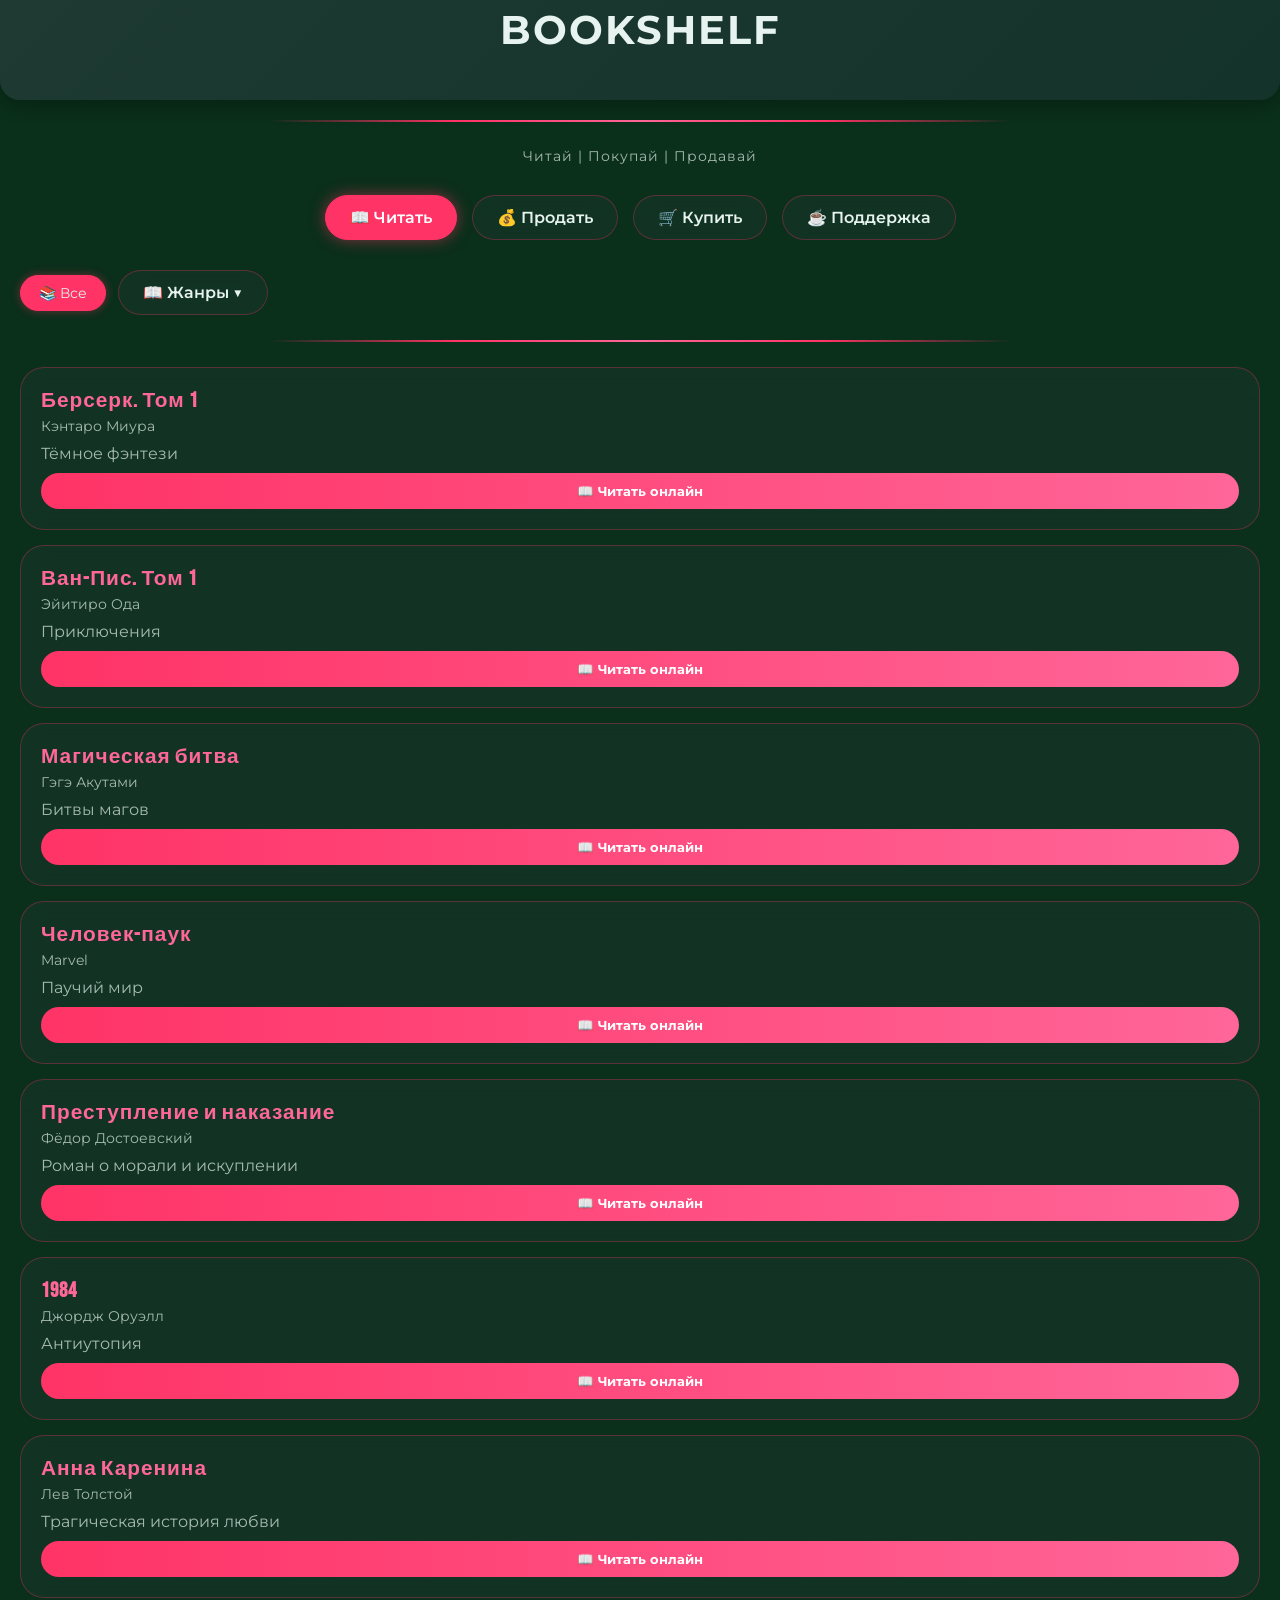
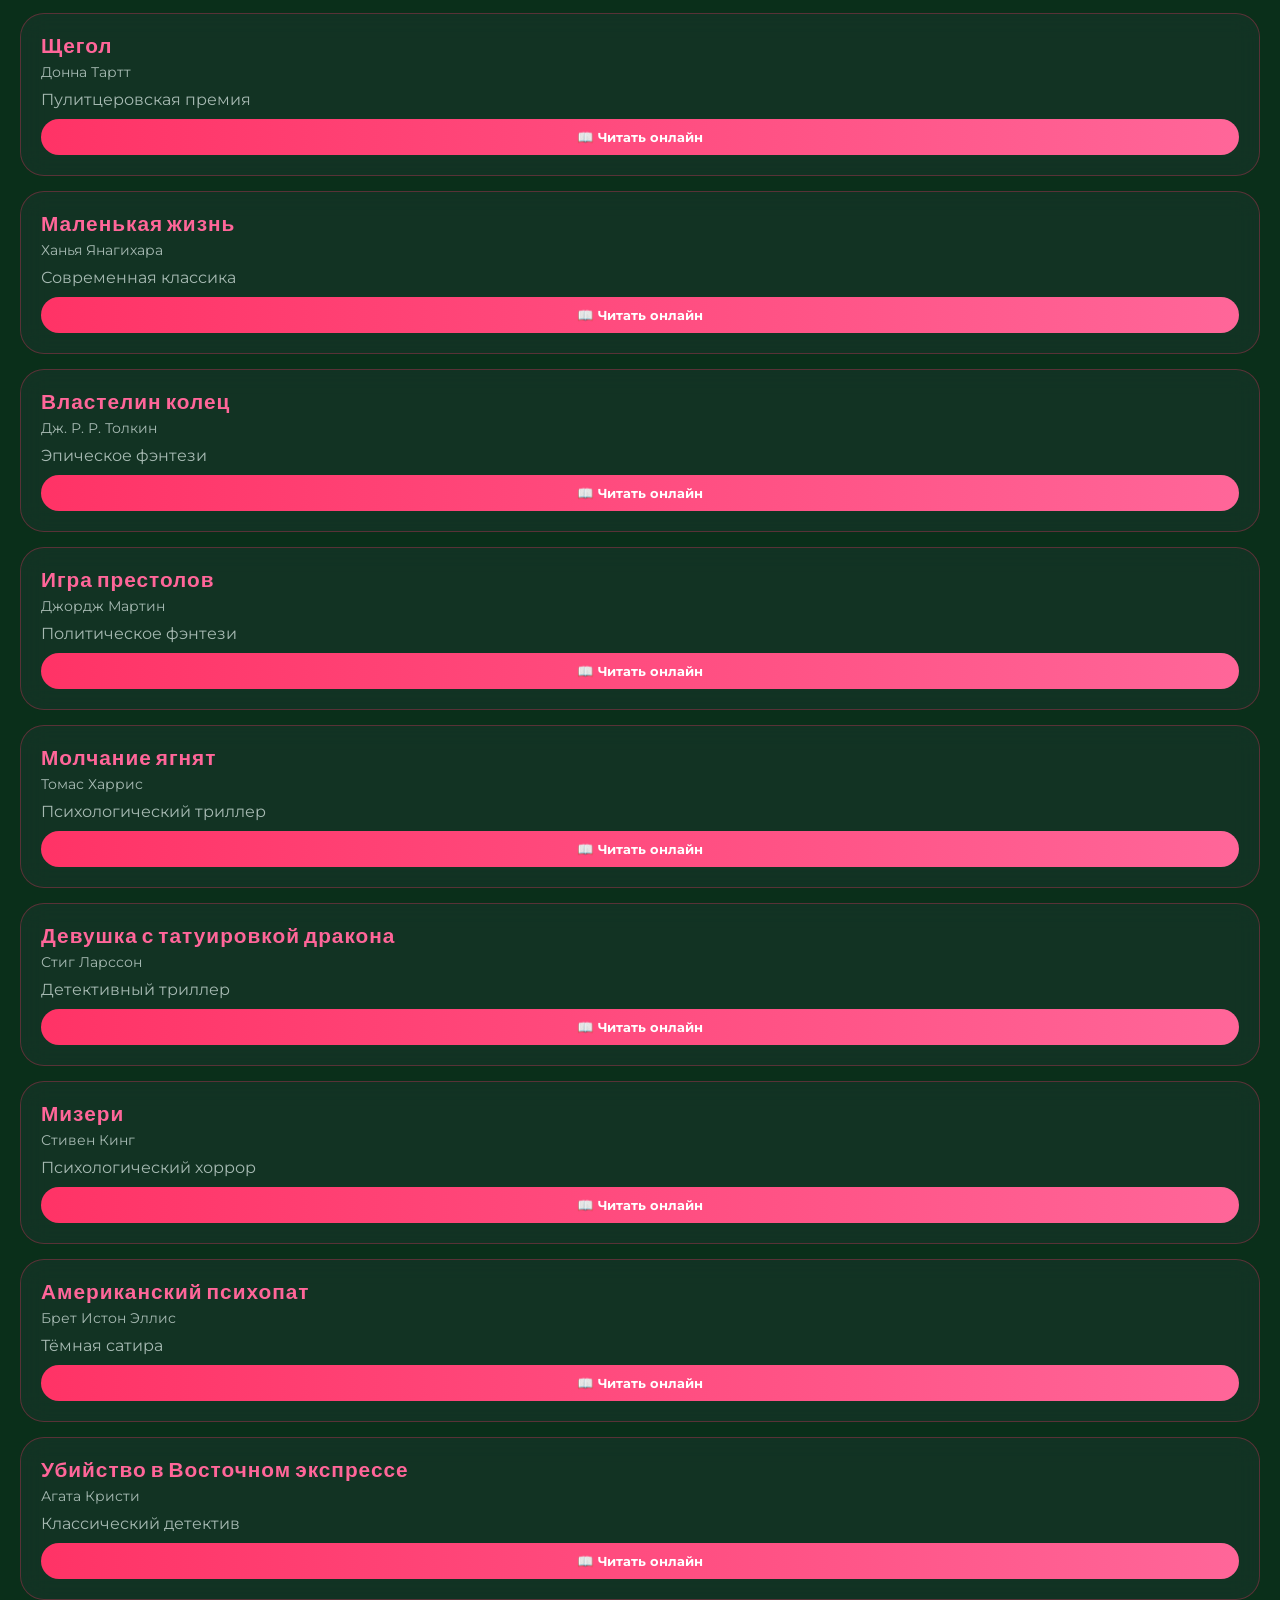
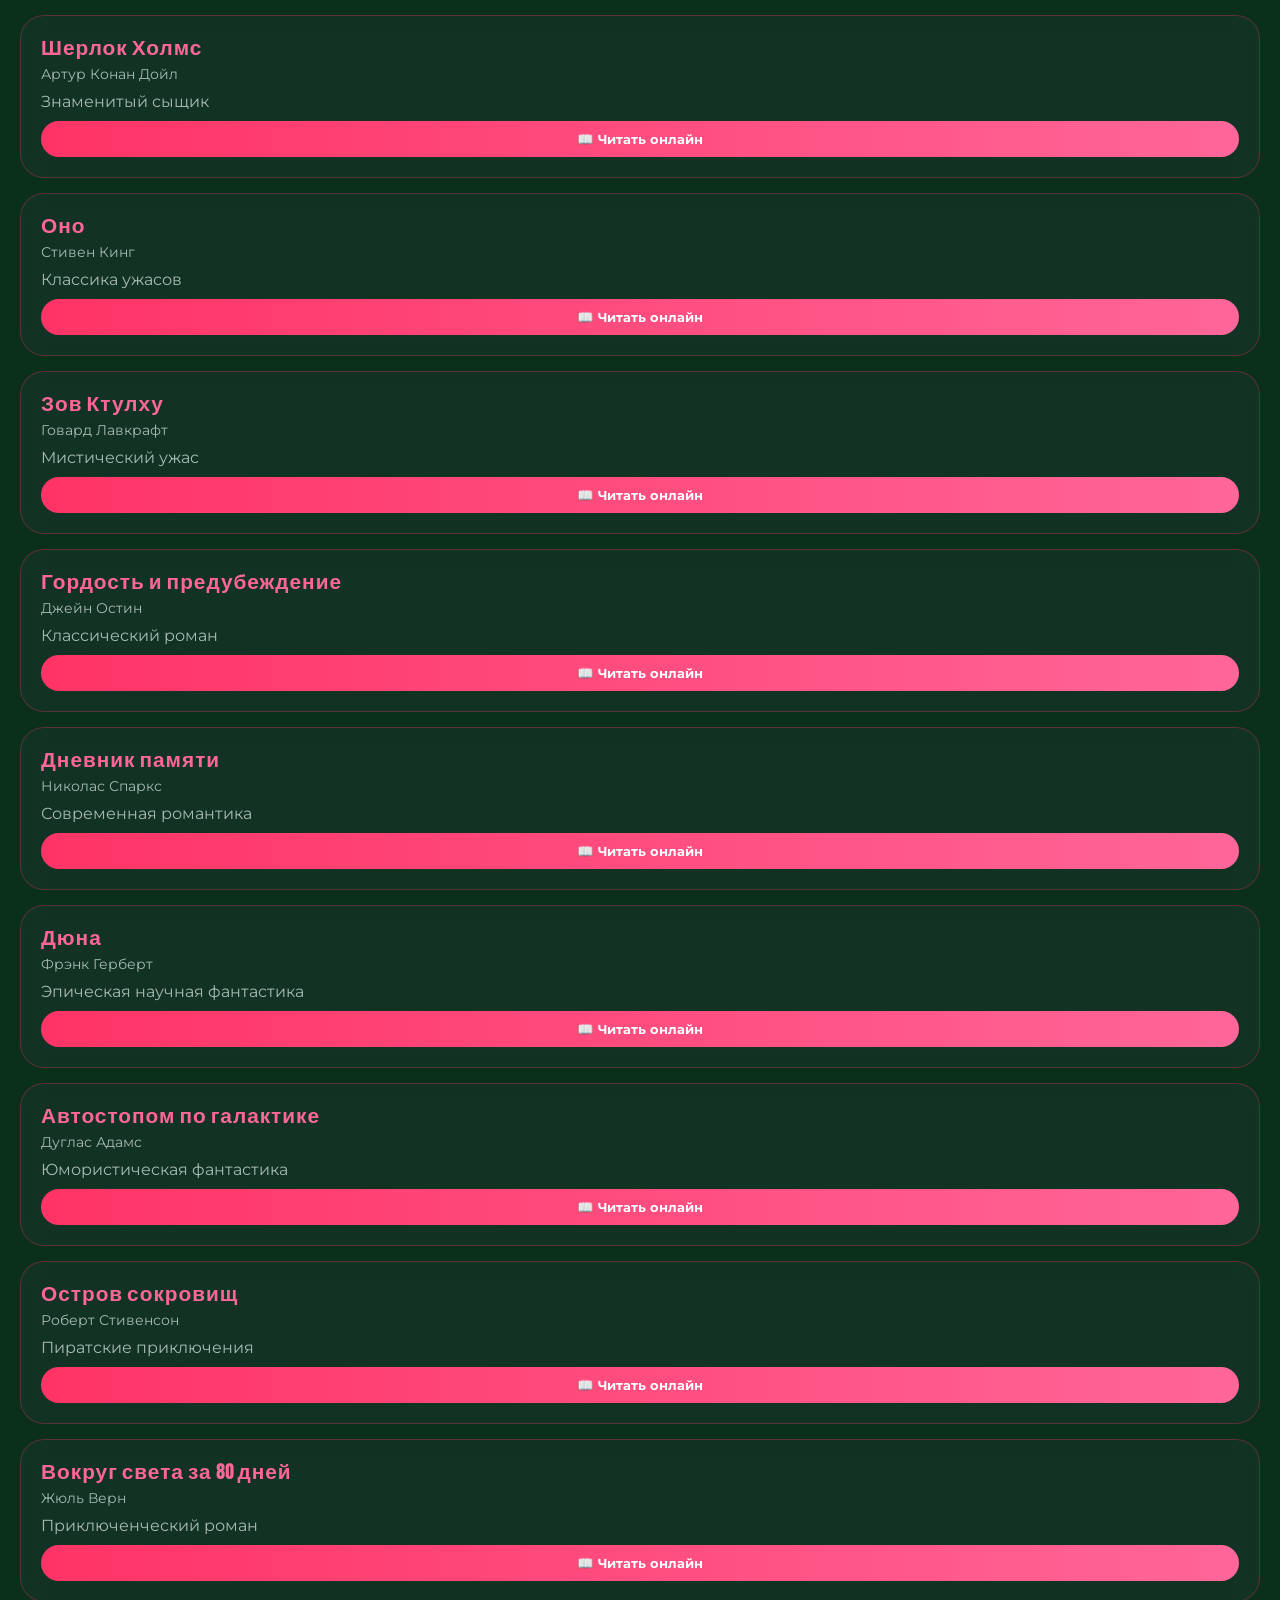
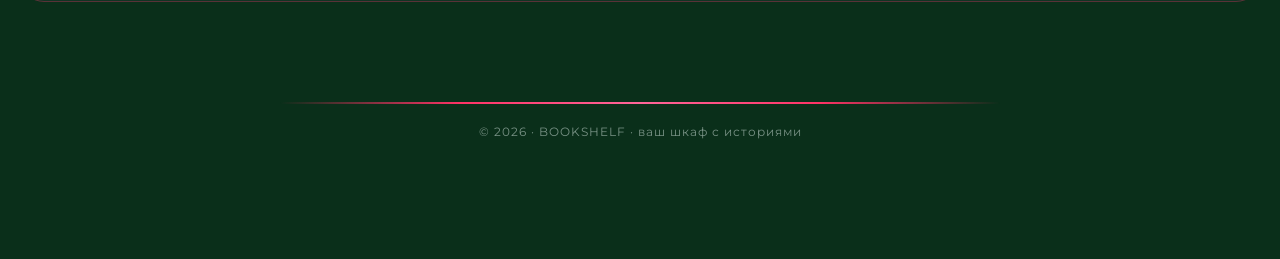
==== index.html @ fe91c84e "Update index.html" ====
<!DOCTYPE html>
<html lang="ru">
<head>
    <meta charset="UTF-8">
    <meta name="viewport" content="width=device-width, initial-scale=1.0">
    <script src="https://telegram.org/js/telegram-web-app.js"></script>
    <link href="https://fonts.googleapis.com/css2?family=Montserrat:wght@300;400;500;600;700;800&display=swap" rel="stylesheet">
    <link href="https://fonts.googleapis.com/css2?family=Bebas+Neue&display=swap" rel="stylesheet">
    <link rel="stylesheet" href="style.css">
    <title>КНИЖНЫЙ ШКАФ</title>
</head>
<body>

<!-- ========== КРАСИВЫЙ ЛОАДЕР ========== -->
<style>
    .render-loading {
        display: none !important;
    }
    
    .bookshelf-loader {
        position: fixed;
        top: 0;
        left: 0;
        width: 100%;
        height: 100%;
        background: linear-gradient(135deg, #0a2f1a 0%, #0f3d24 100%);
        display: flex;
        justify-content: center;
        align-items: center;
        z-index: 10000;
        flex-direction: column;
        gap: 25px;
        transition: opacity 0.5s ease;
    }
    
    .loader-animation {
        display: flex;
        gap: 15px;
        align-items: center;
        justify-content: center;
    }
    
    .loader-book {
        font-size: 4rem;
        animation: bookFloat 1.2s ease-in-out infinite;
        filter: drop-shadow(0 0 10px rgba(255, 51, 102, 0.5));
    }
    
    .loader-book:nth-child(1) { animation-delay: 0s; }
    .loader-book:nth-child(2) { animation-delay: 0.2s; }
    .loader-book:nth-child(3) { animation-delay: 0.4s; }
    
    @keyframes bookFloat {
        0%, 100% {
            transform: translateY(0) scale(1);
            opacity: 0.6;
        }
        50% {
            transform: translateY(-25px) scale(1.1);
            opacity: 1;
            filter: drop-shadow(0 0 20px #ff3366);
        }
    }
    
    .loader-title {
        font-family: 'Bebas Neue', 'Montserrat', sans-serif;
        font-size: 2.5rem;
        letter-spacing: 4px;
        background: linear-gradient(90deg, #ff6699, #ff3366, #ff6699);
        -webkit-background-clip: text;
        background-clip: text;
        color: transparent;
        animation: titlePulse 1.5s ease infinite;
    }
    
    @keyframes titlePulse {
        0%, 100% { opacity: 0.7; letter-spacing: 4px; }
        50% { opacity: 1; letter-spacing: 6px; }
    }
    
    .loader-subtitle {
        color: #99bba8;
        font-family: 'Montserrat', sans-serif;
        font-size: 0.8rem;
        letter-spacing: 2px;
        display: flex;
        gap: 5px;
    }
    
    .loader-dot {
        animation: dotPulse 1.4s ease infinite;
    }
    .loader-dot:nth-child(1) { animation-delay: 0s; }
    .loader-dot:nth-child(2) { animation-delay: 0.2s; }
    .loader-dot:nth-child(3) { animation-delay: 0.4s; }
    
    @keyframes dotPulse {
        0%, 100% { opacity: 0.3; }
        50% { opacity: 1; }
    }
    
    .loader-progress {
        width: 200px;
        height: 2px;
        background: rgba(255, 51, 102, 0.3);
        border-radius: 2px;
        overflow: hidden;
        margin-top: 10px;
    }
    
    .loader-progress-bar {
        width: 0%;
        height: 100%;
        background: linear-gradient(90deg, #ff6699, #ff3366);
        animation: progressBar 1.2s ease infinite;
        border-radius: 2px;
    }
    
    @keyframes progressBar {
        0% { width: 0%; }
        50% { width: 70%; }
        100% { width: 100%; }
    }
    
    body {
        opacity: 0;
        transition: opacity 0.5s ease;
    }
    
    body.loaded {
        opacity: 1;
    }
</style>

<div class="bookshelf-loader" id="bookshelfLoader">
    <div class="loader-animation">
        <span class="loader-book">📚</span>
        <span class="loader-book">📖</span>
        <span class="loader-book">📘</span>
    </div>
    <div class="loader-title">BOOKSHELF</div>
    <div class="loader-subtitle">
        <span>загрузка</span>
        <span class="loader-dot">.</span>
        <span class="loader-dot">.</span>
        <span class="loader-dot">.</span>
    </div>
    <div class="loader-progress">
        <div class="loader-progress-bar"></div>
    </div>
</div>

<script>
    const style = document.createElement('style');
    style.textContent = '.render-loading, #loading, .loading { display: none !important; }';
    document.head.appendChild(style);
    
    window.addEventListener('load', () => {
        document.body.classList.add('loaded');
        const loader = document.getElementById('bookshelfLoader');
        if (loader) {
            setTimeout(() => {
                loader.style.opacity = '0';
                setTimeout(() => loader.remove(), 500);
            }, 800);
        }
    });
    
    setTimeout(() => {
        if (document.body.classList.contains('loaded')) {
            const loader = document.getElementById('bookshelfLoader');
            if (loader && loader.style.opacity !== '0') {
                loader.style.opacity = '0';
                setTimeout(() => loader.remove(), 500);
            }
        }
    }, 500);
</script>
<!-- ========== КОНЕЦ ЛОАДЕРА ========== -->

    <header class="premium-header">
        <h1 class="glow-title" id="typing-title"></h1>
    </header>
    <div class="premium-line"></div>

    <p class="subtitle">Читай | Покупай | Продавай</p>

    <div class="tabs">
        <button class="tab-btn active" data-tab="read">📖 Читать</button>
        <button class="tab-btn" data-tab="sell">💰 Продать</button>
        <button class="tab-btn" data-tab="buy">🛒 Купить</button>
        <button class="tab-btn" data-tab="support">☕ Поддержка</button>
    </div>

    <!-- ========== ВКЛАДКА ЧИТАТЬ ========== -->
    <div id="read" class="tab-content active">
        <div class="buy-controls">
            <div class="filters-group">
                <button class="genre-btn active" id="readAllBtn">📚 Все</button>
                <div class="dropdown">
                    <button class="genre-btn dropdown-btn" id="readDropdownBtn">📖 Жанры ▼</button>
                    <div class="dropdown-content" id="readDropdownContent">
                        <button data-genre="manga">Манга</button>
                        <button data-genre="ranobe">Ранобэ</button>
                        <button data-genre="comics">Комиксы</button>
                        <button data-genre="classic">Классика</button>
                        <button data-genre="modern">Романы 21 века</button>
                        <button data-genre="fantasy">Фэнтези</button>
                        <button data-genre="thriller">Триллер</button>
                        <button data-genre="dark">Дарк</button>
                        <button data-genre="detective">Детектив</button>
                        <button data-genre="horror">Ужасы</button>
                        <button data-genre="romance">Романтика</button>
                        <button data-genre="sci-fi">Научная фантастика</button>
                        <button data-genre="adventure">Приключения</button>
                    </div>
                </div>
            </div>
        </div>
        <div class="premium-line"></div>
        <div id="read-books-list"></div>
    </div>

    <!-- ========== ВКЛАДКА ПРОДАТЬ ========== -->
    <div id="sell" class="tab-content">
        <div class="disclaimer">
            <strong>⚠️ Правила продажи:</strong><br>
            • Честное и подробное описание книги<br>
            • Укажите реальное состояние (отличное / хорошее / с дефектами)<br>
            • Цена должна быть актуальной и обоснованной<br>
            • Фото книги предоставляются по запросу покупателя<br>
            • После продажи удалите объявление самостоятельно (кнопка «Удалить товар»)<br><br>
            📌 Если есть вопросы — напишите <a href="https://t.me/prokopov13" target="_blank" style="color: #ff99bb; text-decoration: none;">@prokopov13</a>
        </div>

        <form id="sell-form">
            <div class="form-group"><label>📚 Название</label><input type="text" id="title" placeholder="Берсерк. Том 1" required></div>
            <div class="form-group"><label>✍️ Автор</label><input type="text" id="author" placeholder="Кэнтаро Миура" required></div>
            <div class="form-group"><label>📖 Жанр</label>
                <select id="genre">
                    <option>Манга</option>
                    <option>Ранобэ</option>
                    <option>Комиксы</option>
                    <option>Классика</option>
                    <option>Роман 21 века</option>
                    <option>Другое</option>
                </select>
            </div>
            <div class="form-group"><label>📄 Состояние</label>
                <select id="condition">
                    <option>отличное</option>
                    <option>хорошее</option>
                    <option>удовлетворительное</option>
                </select>
            </div>
            <div class="form-group"><label>💰 Цена (₽)</label><input type="number" id="price" placeholder="500" required></div>
            <div class="form-group"><label>📱 Ваш Telegram</label><input type="text" id="contact" placeholder="@username" required></div>
            <button type="submit" class="submit-btn">📤 Отправить объявление</button>
        </form>
    </div>

    <!-- ========== ВКЛАДКА КУПИТЬ ========== -->
    <div id="buy" class="tab-content">
        <div class="disclaimer">⚠️ Площадка сводит покупателя и продавца. Мы не отвечаем за сделки. Фото и детали уточняйте у продавца.</div>
        
        <div class="buy-controls">
            <div class="filters-group">
                <button class="genre-btn active" id="buyAllBtn">📚 Все</button>
                <div class="dropdown">
                    <button class="genre-btn dropdown-btn" id="buyDropdownBtn">📖 Жанры ▼</button>
                    <div class="dropdown-content" id="buyDropdownContent">
                        <button data-buy-genre="манга">Манга</button>
                        <button data-buy-genre="ранобэ">Ранобэ</button>
                        <button data-buy-genre="комиксы">Комиксы</button>
                        <button data-buy-genre="классика">Классика</button>
                        <button data-buy-genre="роман21">Романы 21 века</button>
                        <button data-buy-genre="фэнтези">Фэнтези</button>
                        <button data-buy-genre="триллер">Триллер</button>
                        <button data-buy-genre="дарк">Дарк</button>
                        <button data-buy-genre="детектив">Детектив</button>
                        <button data-buy-genre="ужасы">Ужасы</button>
                        <button data-buy-genre="романтика">Романтика</button>
                        <button data-buy-genre="sci-fi">Научная фантастика</button>
                        <button data-buy-genre="приключения">Приключения</button>
                    </div>
                </div>
            </div>
            
            <div class="search-box">
                <input type="text" id="searchInput" placeholder="🔍 Поиск по названию" autocomplete="off">
                <button id="searchClearBtn" class="search-clear" style="display: none;">✖</button>
            </div>
        </div>
        <div class="premium-line"></div>
        <div id="buy-books-list"></div>
    </div>

    <!-- ========== ВКЛАДКА ПОДДЕРЖКА ========== -->
    <div id="support" class="tab-content">
        <div class="support-card">
            <div class="support-icon">☕</div>
            <h3>Поддержать проект</h3>
            <p>Если вам нравится BOOKSHELF — вы можете поддержать наше развитие</p>
            <div style="display: flex; justify-content: center;">
                <a href="https://www.donationalerts.com/r/bygaijin" target="_blank" class="donate-link-square">Поддержать →</a>
            </div>
        </div>
    </div>

    <!-- Модальные окна -->
    <div id="reviewModal" class="modal">
        <div class="modal-content">
            <span class="modal-close" onclick="closeReviewModal()">&times;</span>
            <h3>✍️ Оставить отзыв</h3>
            <p id="modalBookTitle"></p>
            <input type="hidden" id="modalBookId">
            <div class="form-group">
                <label>⭐ Оценка</label>
                <select id="reviewRating">
                    <option value="5">★★★★★ (5)</option>
                    <option value="4">★★★★☆ (4)</option>
                    <option value="3">★★★☆☆ (3)</option>
                    <option value="2">★★☆☆☆ (2)</option>
                    <option value="1">★☆☆☆☆ (1)</option>
                </select>
            </div>
            <div class="form-group">
                <label>📝 Текст отзыва</label>
                <textarea id="reviewText" rows="3" placeholder="Поделитесь впечатлениями..."></textarea>
            </div>
            <button class="submit-btn" onclick="submitReview()">📤 Отправить отзыв</button>
        </div>
    </div>

    <div id="editReviewModal" class="modal">
        <div class="modal-content">
            <span class="modal-close" onclick="closeEditReviewModal()">&times;</span>
            <h3>✏️ Редактировать отзыв</h3>
            <input type="hidden" id="editBookId">
            <input type="hidden" id="editReviewIndex">
            <div class="form-group">
                <label>⭐ Оценка</label>
                <select id="editReviewRating"></select>
            </div>
            <div class="form-group">
                <label>📝 Текст отзыва</label>
                <textarea id="editReviewText" rows="3"></textarea>
            </div>
            <button class="submit-btn" onclick="updateReview()">💾 Сохранить</button>
            <button class="delete-btn" onclick="deleteReview()">🗑️ Удалить отзыв</button>
        </div>
    </div>

    <footer class="footer">
        <div class="footer-line"></div>
        <p class="copyright">© 2026 · BOOKSHELF · ваш шкаф с историями</p>
    </footer>

    <script src="script.js"></script>
</body>
</html>
---- style.css ----
@charset "UTF-8";
html, body {
    -webkit-font-smoothing: antialiased;
    -moz-osx-font-smoothing: grayscale;
    text-rendering: optimizeLegibility;
}

@import url('https://fonts.googleapis.com/css2?family=Montserrat:wght@300;400;500;600;700;800&display=swap');
@import url('https://fonts.googleapis.com/css2?family=Bebas+Neue&display=swap');

:root {
    --tg-theme-bg-color: #0a2f1a;
    --tg-theme-secondary-bg-color: #0f3d24;
    --tg-theme-text-color: #e6f3ef;
    --tg-theme-hint-color: #99bba8;
    --tg-theme-button-color: #ff3366;
    --tg-theme-button-text-color: #ffffff;
}

* {
    margin: 0;
    padding: 0;
    box-sizing: border-box;
    -webkit-font-smoothing: antialiased;
    -moz-osx-font-smoothing: grayscale;
}

body {
    background-color: #0a2f1a !important;
    margin: 0 !important;
    min-height: 100vh;
    font-family: 'Montserrat', -apple-system, BlinkMacSystemFont, 'Segoe UI', Roboto, Helvetica, Arial, sans-serif;
    padding: 0 20px 80px 20px;
    color: #e6f3ef;
}

.star-bg {
    position: fixed;
    background-color: #ffffff;
    border-radius: 50%;
    pointer-events: none;
    z-index: 0;
    opacity: 0;
    animation: twinkle 3s infinite alternate;
}

@keyframes twinkle {
    0% { opacity: 0; transform: scale(0.5); }
    50% { opacity: 0.7; transform: scale(1); }
    100% { opacity: 0.2; transform: scale(0.7); }
}

.premium-header {
    background: linear-gradient(135deg, #1e3a32 0%, #14332a 100%);
    padding: 25px 20px;
    text-align: center;
    box-shadow: 0 4px 20px rgba(0, 0, 0, 0.3);
    position: relative;
    z-index: 2;
    border-radius: 0 0 20px 20px;
    margin: -20px -20px 0 -20px;
}

.glow-title {
    color: #e6f3ef;
    font-family: 'Montserrat', 'Bebas Neue', -apple-system, BlinkMacSystemFont, 'Segoe UI', Roboto, Helvetica, Arial, sans-serif;
    font-size: 2.5rem;
    margin: 0;
    transition: all 0.3s ease;
    letter-spacing: 2px;
    min-height: 70px;
    font-weight: 700;
}

.glow-title:hover {
    color: #ff3366;
    cursor: pointer;
}

.premium-line {
    width: 60%;
    height: 2px;
    background: linear-gradient(90deg, transparent, #ff3366, #ff6699, #ff3366, transparent);
    margin: 20px auto 25px auto;
    border-radius: 2px;
}

.subtitle {
    text-align: center;
    color: #e6f3ef;
    opacity: 0.7;
    font-size: 14px;
    margin-bottom: 30px;
    letter-spacing: 1px;
}

.tabs {
    display: flex;
    justify-content: center;
    gap: 15px;
    margin-bottom: 30px;
    flex-wrap: wrap;
}

.tab-btn {
    background: rgba(30, 58, 50, 0.4);
    backdrop-filter: blur(12px);
    border: 1px solid rgba(255, 51, 102, 0.3);
    padding: 12px 24px;
    font-size: 16px;
    font-weight: 600;
    cursor: pointer;
    border-radius: 40px;
    color: #e6f3ef;
    transition: all 0.3s ease;
    font-family: 'Montserrat', -apple-system, BlinkMacSystemFont, 'Segoe UI', Roboto, sans-serif;
}

.tab-btn.active {
    background: #ff3366;
    border-color: #ff3366;
    color: white;
    box-shadow: 0 0 15px rgba(255, 51, 102, 0.5);
}

.tab-btn:hover {
    transform: translateY(-2px);
    border-color: #ff6699;
}

.tab-content {
    display: none;
    animation: fadeIn 0.3s ease;
}

.tab-content.active {
    display: block;
}

@keyframes fadeIn {
    from { opacity: 0; transform: translateY(10px); }
    to { opacity: 1; transform: translateY(0); }
}

/* ========== ЖАНРОВЫЕ КНОПКИ ========== */
.genre-btn {
    background: rgba(30, 58, 50, 0.3);
    border: 1px solid rgba(255, 51, 102, 0.3);
    padding: 8px 18px;
    border-radius: 30px;
    color: #e6f3ef;
    cursor: pointer;
    transition: all 0.2s ease;
    font-size: 14px;
    font-family: 'Montserrat', -apple-system, BlinkMacSystemFont, 'Segoe UI', Roboto, sans-serif;
}

.genre-btn.active {
    background: #ff3366;
    border-color: #ff3366;
    box-shadow: 0 0 10px rgba(255, 51, 102, 0.4);
}

/* ========== ВЫПАДАЮЩЕЕ МЕНЮ ДЛЯ ЖАНРОВ ========== */
.dropdown {
    position: relative;
    display: inline-block;
}

.dropdown-btn {
    cursor: pointer;
    background: rgba(30, 58, 50, 0.4);
    backdrop-filter: blur(12px);
    border: 1px solid rgba(255, 51, 102, 0.3);
    padding: 12px 24px;
    border-radius: 40px;
    color: #e6f3ef;
    font-family: 'Montserrat', sans-serif;
    font-size: 16px;
    font-weight: 600;
    transition: all 0.3s ease;
}

.dropdown-btn:hover {
    transform: translateY(-2px);
    border-color: #ff6699;
}

.dropdown-content {
    display: none;
    position: absolute;
    background: rgba(30, 58, 50, 0.95);
    backdrop-filter: blur(12px);
    border: 1px solid rgba(255, 51, 102, 0.3);
    border-radius: 20px;
    min-width: 200px;
    z-index: 100;
    top: 100%;
    left: 0;
    margin-top: 8px;
    padding: 8px 0;
    max-height: 300px;
    overflow-y: auto;
}

.dropdown-content button {
    display: block;
    width: 100%;
    padding: 10px 20px;
    text-align: left;
    background: none;
    border: none;
    color: #e6f3ef;
    cursor: pointer;
    font-family: 'Montserrat', sans-serif;
    font-size: 14px;
    transition: all 0.2s ease;
}

.dropdown-content button:hover {
    background: rgba(255, 51, 102, 0.3);
    color: #ff6699;
}

/* Адаптив для мобильных */
@media (max-width: 600px) {
    .dropdown-content {
        position: fixed;
        left: 50%;
        transform: translateX(-50%);
        width: 80%;
        max-width: 280px;
        top: auto;
        margin-top: 8px;
    }
}
/* ========== ПАНЕЛЬ УПРАВЛЕНИЯ ========== */
.buy-controls {
    display: flex;
    flex-wrap: wrap;
    align-items: center;
    justify-content: space-between;
    gap: 15px;
    margin-bottom: 25px;
}

.filters-group {
    display: flex;
    flex-wrap: wrap;
    gap: 12px;
    align-items: center;
}

.search-box {
    position: relative;
    min-width: 200px;
}

.search-box input {
    padding: 10px 35px 10px 16px;
    border-radius: 40px;
    border: 1px solid rgba(255, 51, 102, 0.3);
    background: rgba(30, 58, 50, 0.6);
    color: #e6f3ef;
    font-size: 14px;
    font-family: 'Montserrat', sans-serif;
    outline: none;
    width: 220px;
    transition: all 0.3s ease;
}

.search-box input:focus {
    border-color: #ff3366;
    width: 260px;
}

.search-box input::placeholder {
    color: rgba(230, 243, 239, 0.5);
}

.search-clear {
    position: absolute;
    right: 10px;
    top: 50%;
    transform: translateY(-50%);
    background: none;
    border: none;
    color: #ff99bb;
    cursor: pointer;
    font-size: 14px;
    padding: 0;
    width: 20px;
    height: 20px;
    display: flex;
    align-items: center;
    justify-content: center;
    border-radius: 50%;
}

.search-clear:hover {
    color: #ff3366;
}

/* ========== КАРТОЧКИ КНИГ ========== */
.book-card {
    background: rgba(30, 58, 50, 0.4);
    backdrop-filter: blur(12px);
    border: 1px solid rgba(255, 51, 102, 0.3);
    border-radius: 24px;
    padding: 20px;
    margin-bottom: 15px;
    transition: all 0.3s ease;
}

.book-card:hover {
    transform: translateY(-5px);
    border-color: #ff3366;
    box-shadow: 0 10px 25px rgba(0, 0, 0, 0.3);
}

.book-title {
    font-size: 1.3rem;
    font-weight: 700;
    color: #ff6699;
    margin-bottom: 5px;
    font-family: 'Bebas Neue', -apple-system, BlinkMacSystemFont, 'Segoe UI', Roboto, sans-serif;
    letter-spacing: 1px;
}

.book-author {
    color: #e6f3ef;
    opacity: 0.7;
    font-size: 0.85rem;
    margin-bottom: 10px;
}

.book-date {
    font-size: 0.7rem;
    color: #99bba8;
    margin-bottom: 5px;
}

.book-price {
    font-size: 1.2rem;
    font-weight: bold;
    color: #ff3366;
    margin: 10px 0;
}

.rating-display {
    color: #ffd966;
    font-size: 0.9rem;
    margin-bottom: 8px;
}

.rating-value {
    margin-left: 8px;
    color: #e6f3ef;
    font-size: 0.8rem;
}

/* ========== КНОПКИ ========== */
.contact-btn, .submit-btn, .review-btn {
    background: linear-gradient(90deg, #ff3366, #ff6699);
    border: none;
    color: white;
    padding: 10px;
    border-radius: 40px;
    width: 100%;
    font-weight: bold;
    cursor: pointer;
    transition: all 0.2s ease;
    margin-top: 10px;
    font-family: 'Montserrat', -apple-system, BlinkMacSystemFont, 'Segoe UI', Roboto, sans-serif;
}

.review-btn {
    background: linear-gradient(90deg, #ffaa33, #ffcc66);
    color: #1a1a2e;
}

.contact-btn:hover, .submit-btn:hover, .review-btn:hover {
    transform: scale(0.98);
    opacity: 0.9;
}

.delete-btn {
    background: linear-gradient(90deg, #cc3333, #ff6666);
    border: none;
    color: white;
    padding: 10px;
    border-radius: 40px;
    width: 100%;
    font-weight: bold;
    cursor: pointer;
    margin-top: 10px;
}

.admin-delete-btn {
    background: linear-gradient(90deg, #990000, #cc3333);
    border: none;
    color: white;
    padding: 8px 16px;
    border-radius: 40px;
    font-weight: bold;
    cursor: pointer;
    margin-top: 10px;
    font-size: 0.8rem;
    width: 100%;
}

.donate-link-square {
    display: inline-block;
    background: linear-gradient(90deg, #ffd700, #ffaa00);
    border: none;
    padding: 8px 24px;
    border-radius: 30px;
    font-weight: bold;
    font-size: 0.85rem;
    cursor: pointer;
    text-decoration: none;
    color: #1a1a2e;
    transition: all 0.2s ease;
    margin-top: 15px;
    font-family: 'Montserrat', -apple-system, BlinkMacSystemFont, 'Segoe UI', Roboto, sans-serif;
}

.donate-link-square:hover {
    transform: scale(1.02);
    background: #ffcc00;
}

/* ========== ФОРМЫ ========== */
.form-group {
    margin-bottom: 15px;
}

.form-group label {
    display: block;
    margin-bottom: 8px;
    color: #e6f3ef;
    font-weight: 500;
}

.form-group input, .form-group select, .form-group textarea {
    width: 100%;
    padding: 12px;
    border-radius: 16px;
    border: 1px solid rgba(255, 51, 102, 0.3);
    background: rgba(30, 58, 50, 0.6);
    color: #e6f3ef;
    font-size: 14px;
    font-family: 'Montserrat', -apple-system, BlinkMacSystemFont, 'Segoe UI', Roboto, sans-serif;
}

.form-group textarea {
    resize: vertical;
}

.disclaimer {
    background: rgba(255, 51, 102, 0.15);
    border-left: 4px solid #ff3366;
    padding: 12px;
    border-radius: 12px;
    font-size: 12px;
    margin-bottom: 20px;
    color: #ff99bb;
}

.reviews-section {
    margin-top: 15px;
    padding-top: 10px;
    border-top: 1px solid rgba(255, 51, 102, 0.2);
}

.reviews-title {
    font-size: 0.8rem;
    font-weight: bold;
    color: #ff99bb;
    margin-bottom: 8px;
}

.review-item {
    background: rgba(0, 0, 0, 0.2);
    border-radius: 12px;
    padding: 8px 12px;
    margin-bottom: 8px;
    position: relative;
}

.review-header {
    display: flex;
    flex-wrap: wrap;
    gap: 8px;
    align-items: center;
    margin-bottom: 5px;
    font-size: 0.7rem;
}

.review-author {
    color: #ff99bb;
    font-weight: bold;
}

.review-stars {
    color: #ffd966;
    font-size: 0.7rem;
}

.review-date {
    color: rgba(230, 243, 239, 0.4);
    font-size: 0.65rem;
}

.review-text {
    font-size: 0.75rem;
    color: #e6f3ef;
    opacity: 0.9;
}

.review-actions {
    position: absolute;
    top: 8px;
    right: 12px;
    display: flex;
    gap: 8px;
}

.review-edit, .review-delete {
    cursor: pointer;
    font-size: 0.7rem;
    padding: 2px 6px;
    border-radius: 12px;
    background: rgba(255, 51, 102, 0.3);
    transition: all 0.2s ease;
}

.review-edit:hover, .review-delete:hover {
    background: #ff3366;
}

.no-reviews {
    font-size: 0.7rem;
    opacity: 0.5;
    text-align: center;
    padding: 8px;
}

.modal {
    display: none;
    position: fixed;
    top: 0;
    left: 0;
    width: 100%;
    height: 100%;
    background: rgba(0, 0, 0, 0.8);
    backdrop-filter: blur(8px);
    z-index: 10000;
    justify-content: center;
    align-items: center;
}

.modal-content {
    background: #0a2f1a;
    border: 1px solid #ff3366;
    border-radius: 32px;
    padding: 30px 25px;
    max-width: 400px;
    width: 90%;
    position: relative;
    box-shadow: 0 20px 40px rgba(0, 0, 0, 0.5);
}

.modal-close {
    position: absolute;
    top: 15px;
    right: 20px;
    font-size: 28px;
    cursor: pointer;
    color: #ff6699;
}

.modal-close:hover {
    color: #ff3366;
}

.modal-content h3 {
    color: #ff6699;
    margin-bottom: 15px;
}

.support-card {
    text-align: center;
    background: rgba(30, 58, 50, 0.4);
    backdrop-filter: blur(12px);
    border: 1px solid rgba(255, 51, 102, 0.3);
    border-radius: 32px;
    padding: 40px 20px;
}

.support-icon {
    font-size: 64px;
}

.footer {
    text-align: center;
    padding: 60px 20px 20px;
    position: relative;
    z-index: 2;
    margin-top: 40px;
}

.footer-line {
    width: 60%;
    height: 2px;
    background: linear-gradient(90deg, transparent, #ff3366, #ff6699, #ff3366, transparent);
    margin: 0 auto 20px auto;
    border-radius: 2px;
}

.copyright {
    font-size: 0.75rem;
    color: rgba(230, 243, 239, 0.5);
    letter-spacing: 1px;
}

.empty {
    text-align: center;
    padding: 40px;
    opacity: 0.6;
}

@media (max-width: 600px) {
    body {
        padding: 0 12px 60px 12px;
    }
    .tab-btn {
        padding: 8px 16px;
        font-size: 14px;
    }
    .buy-controls {
        flex-direction: column;
        align-items: stretch;
    }
    .search-box {
        width: 100%;
    }
    .search-box input {
        width: 100%;
    }
    .search-box input:focus {
        width: 100%;
    }
    .dropdown-content {
        position: fixed;
        left: 50%;
        transform: translateX(-50%);
        width: 80%;
        max-width: 280px;
    }
}
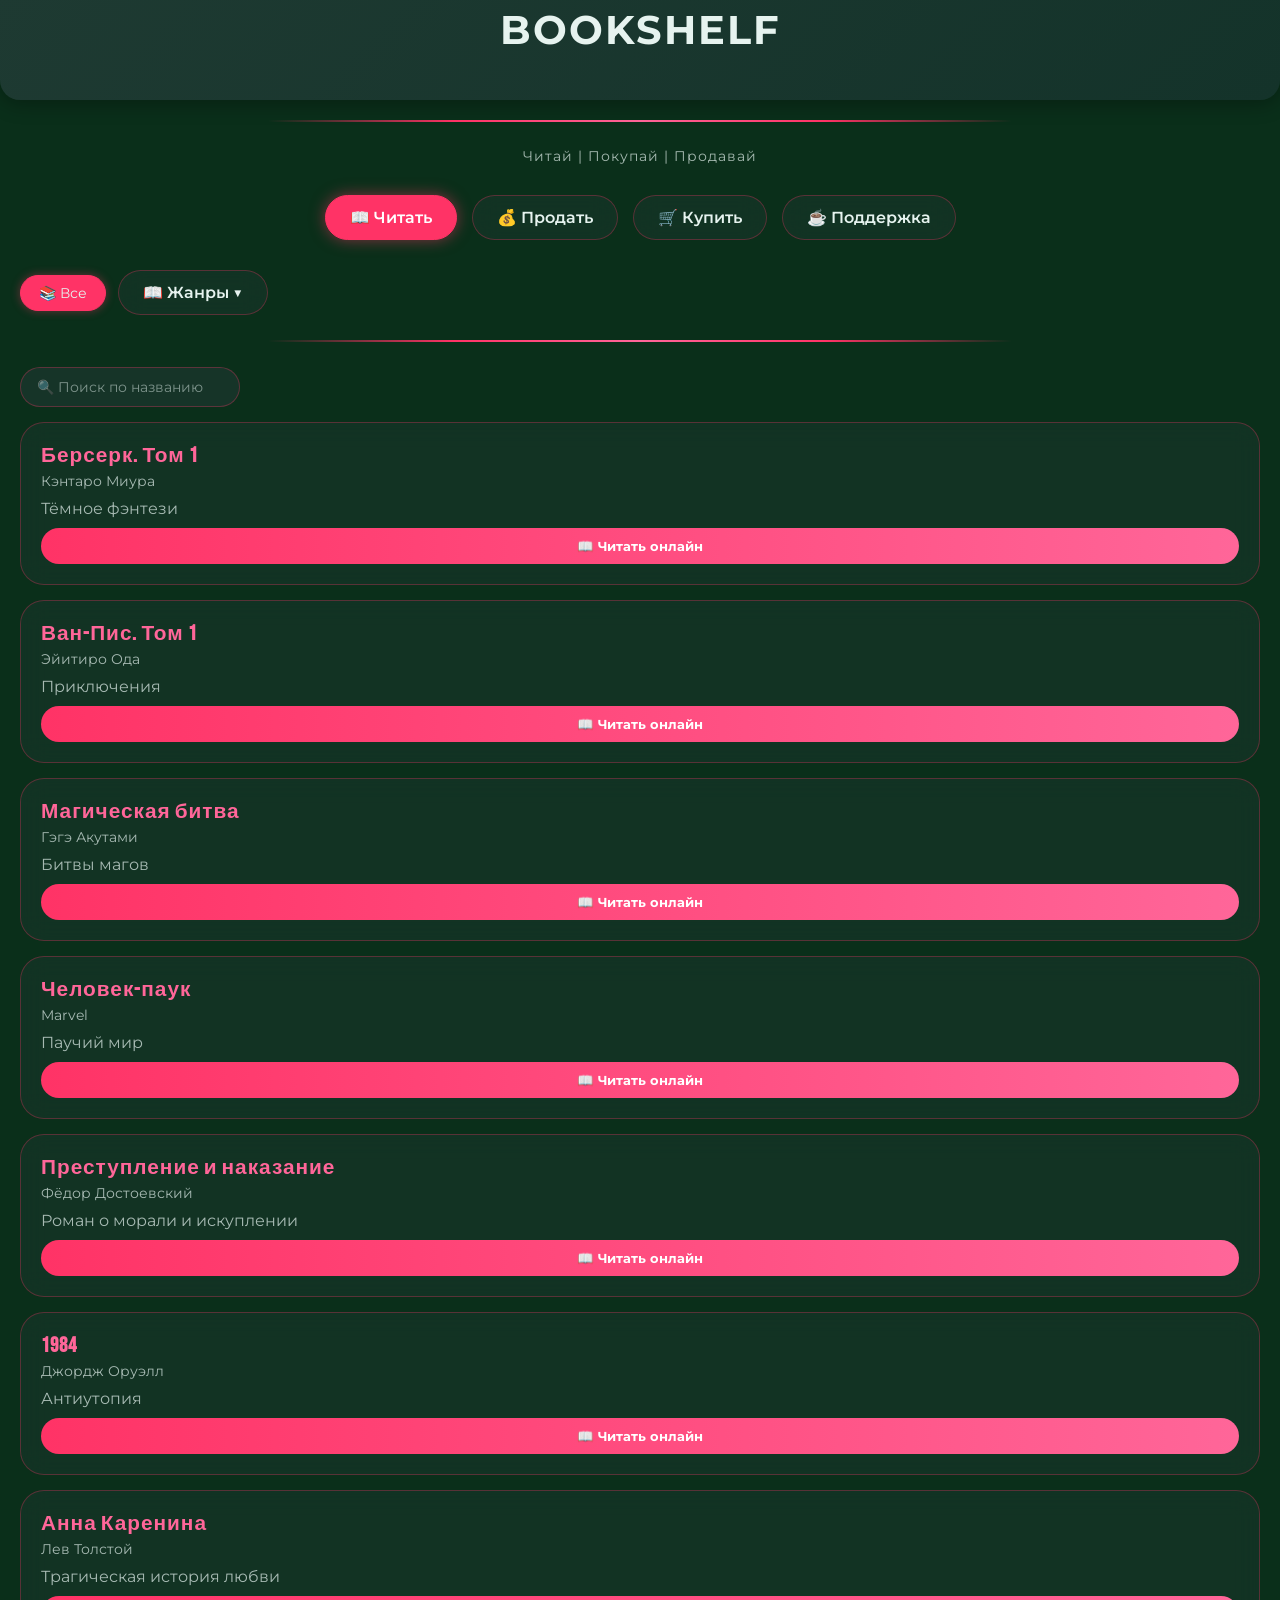
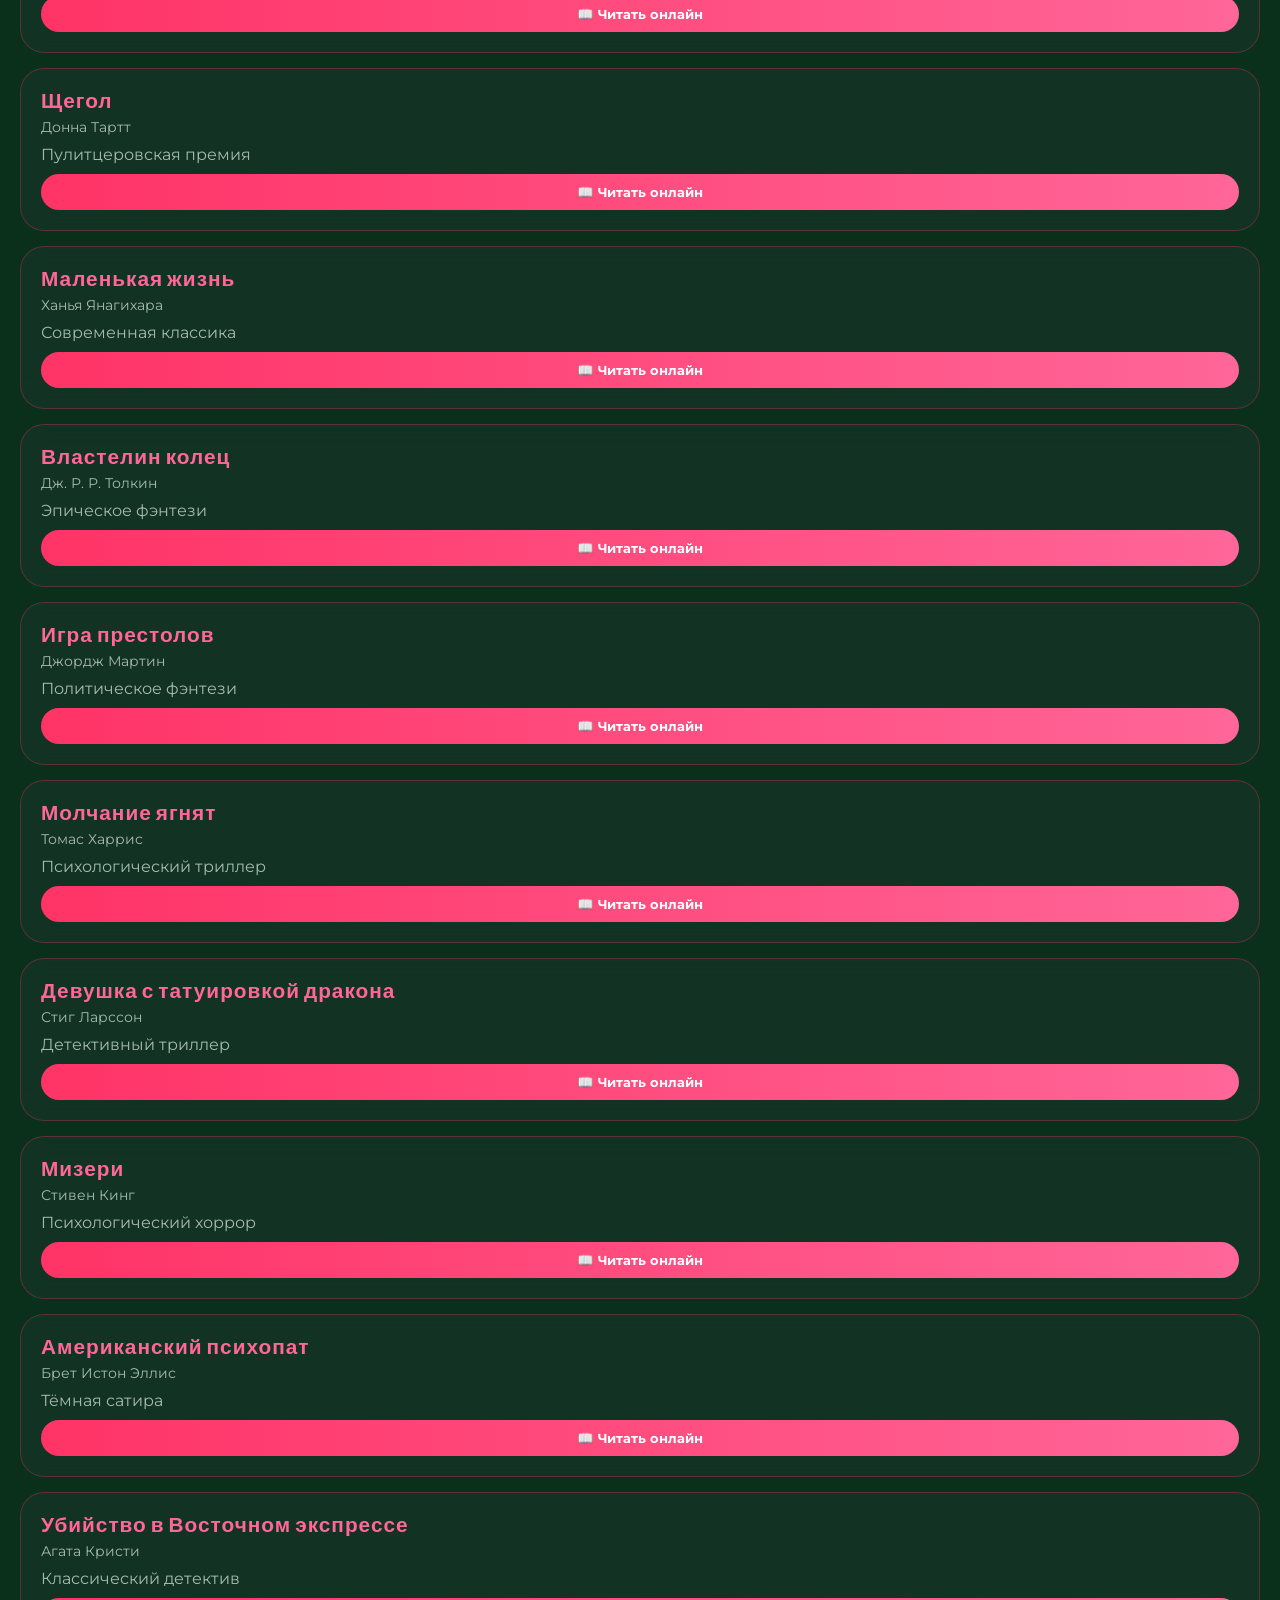
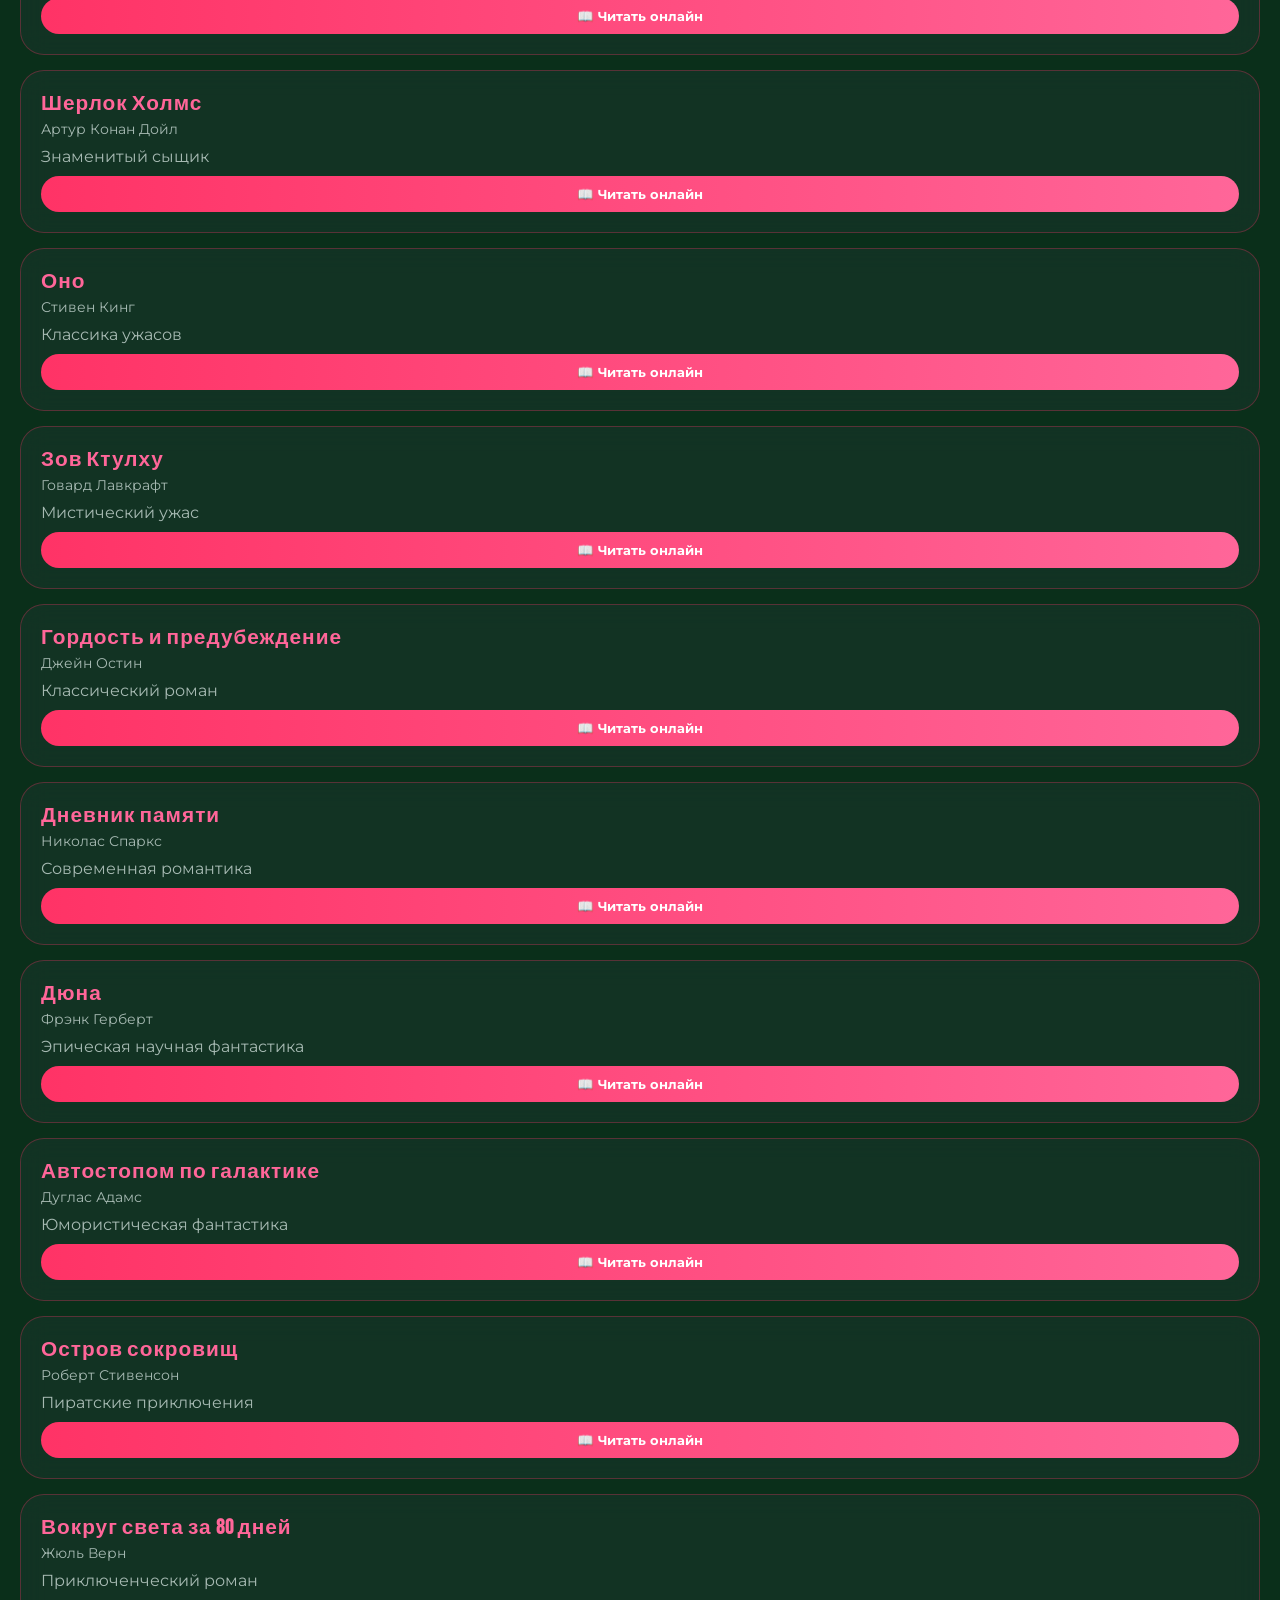
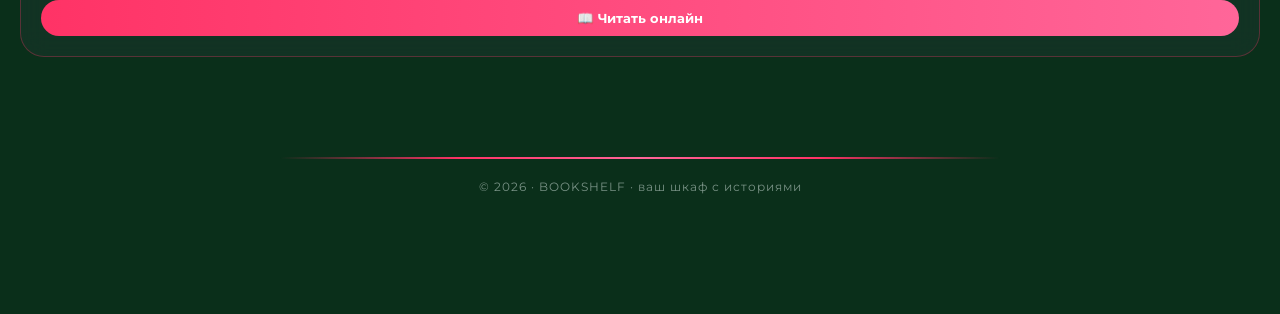
==== commit 19b9a790: "Update index.html" ====
--- a/index.html
+++ b/index.html
@@ -218,6 +218,11 @@
             </div>
         </div>
         <div class="premium-line"></div>
+          <!-- ========== поиск  ========== -->
+        <div class="search-box" style="margin-bottom: 15px;">
+    <input type="text" id="readSearchInput" placeholder="🔍 Поиск по названию" autocomplete="off">
+    <button id="readSearchClearBtn" class="search-clear" style="display: none;">✖</button>
+</div>
         <div id="read-books-list"></div>
     </div>
 
--- a/style.css
+++ b/style.css
@@ -659,3 +659,4 @@
         max-width: 280px;
     }
 }
+
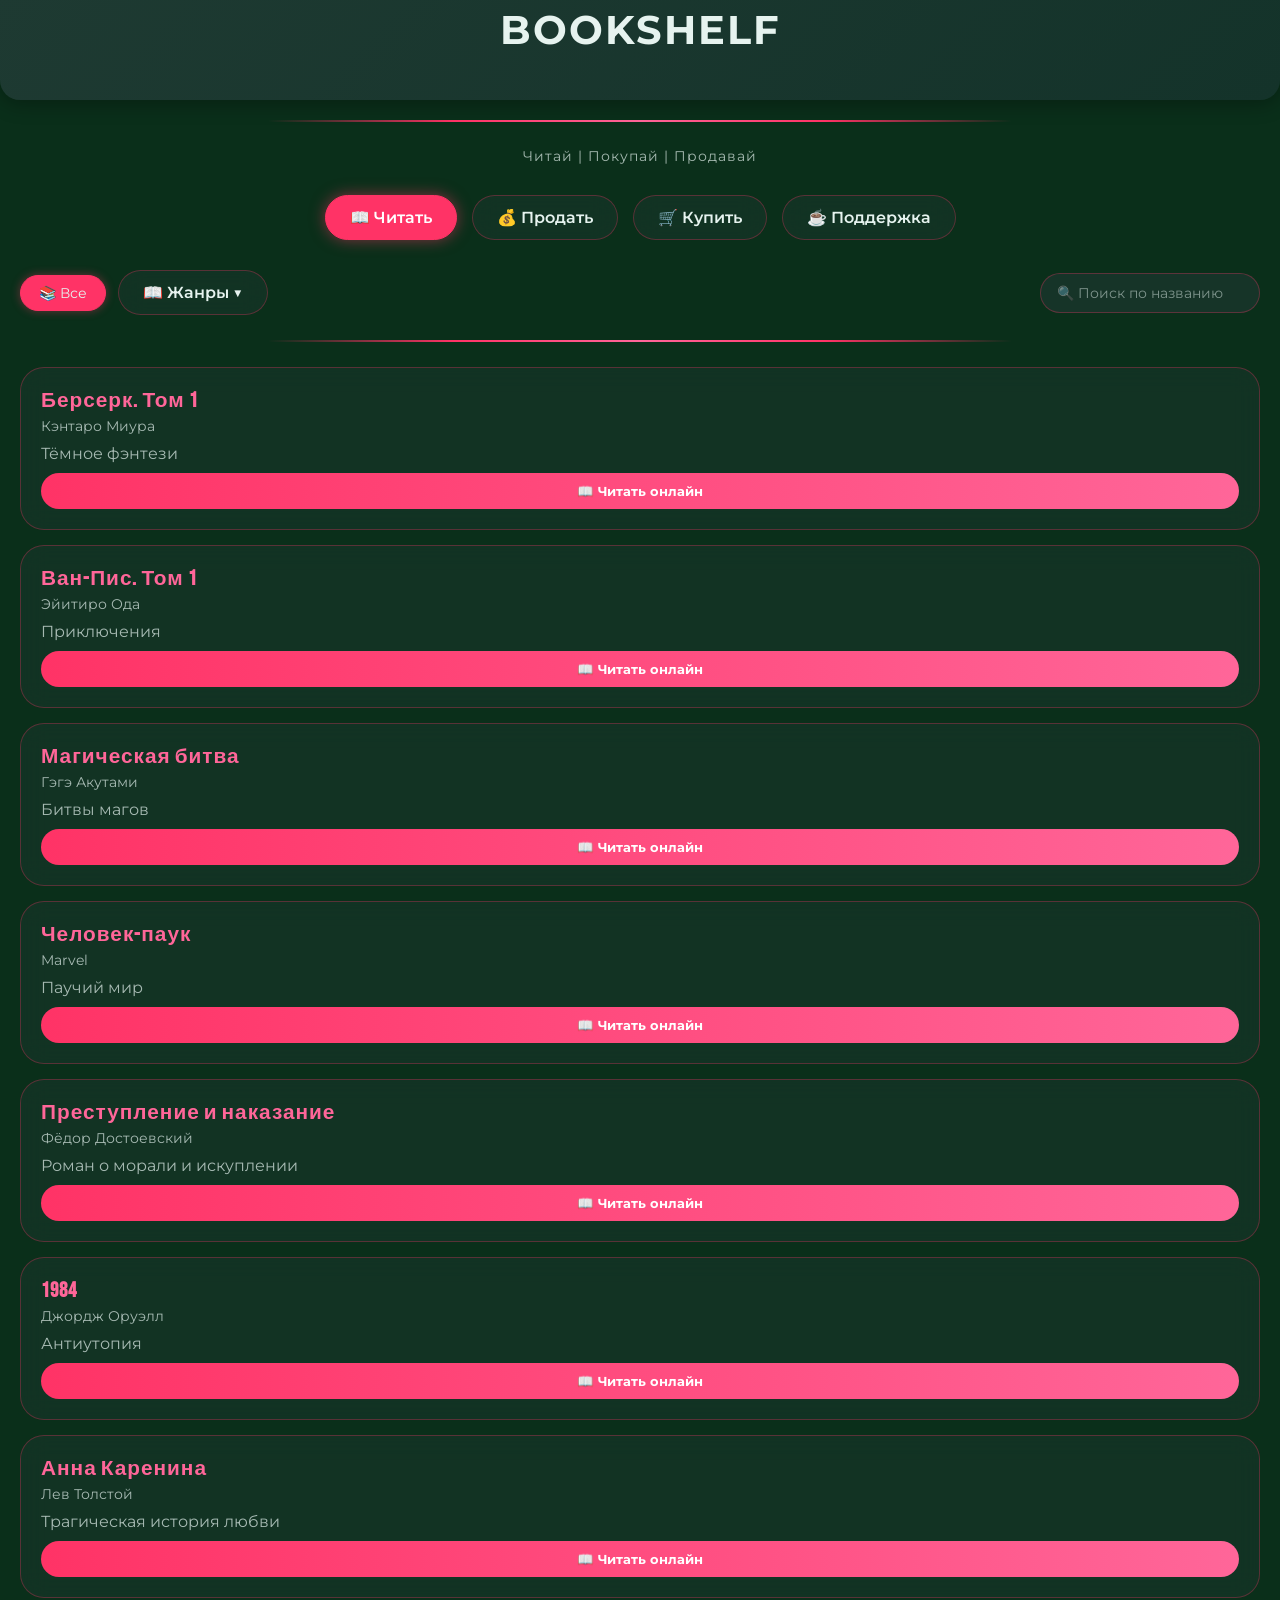
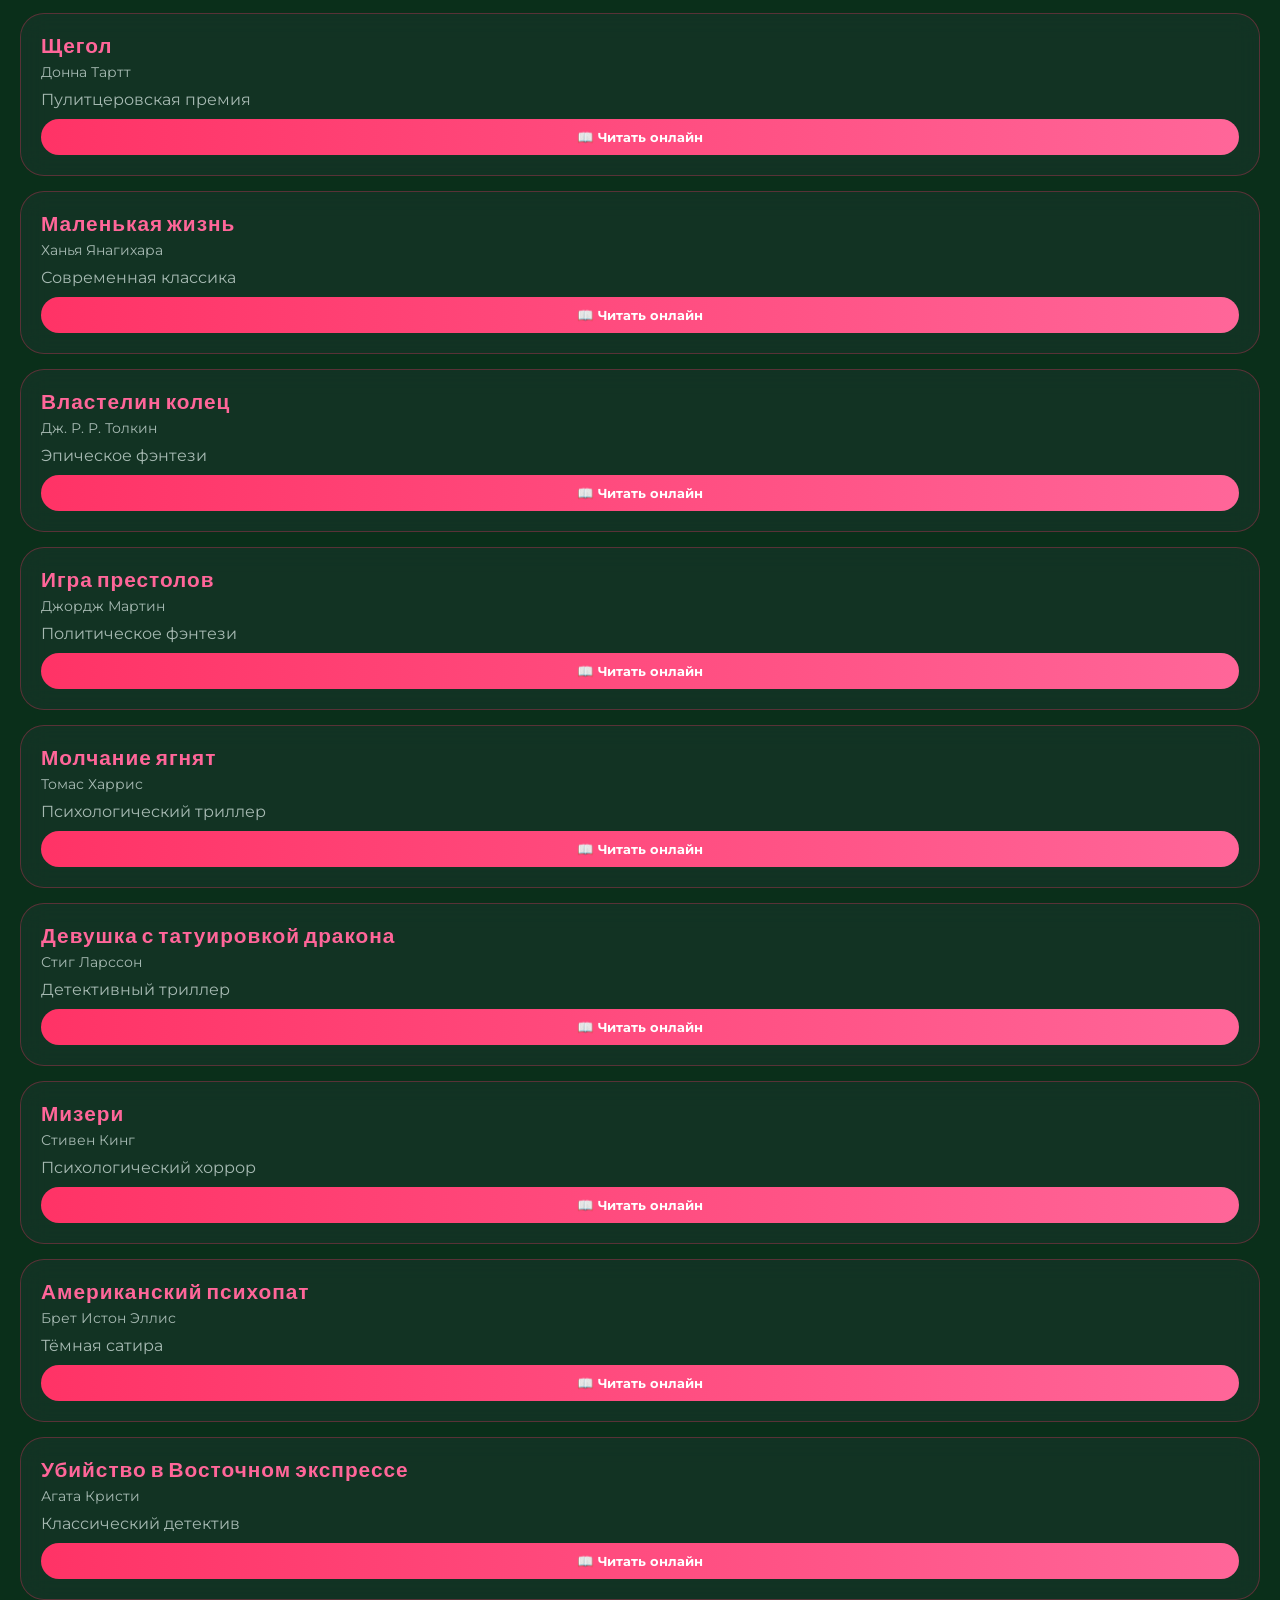
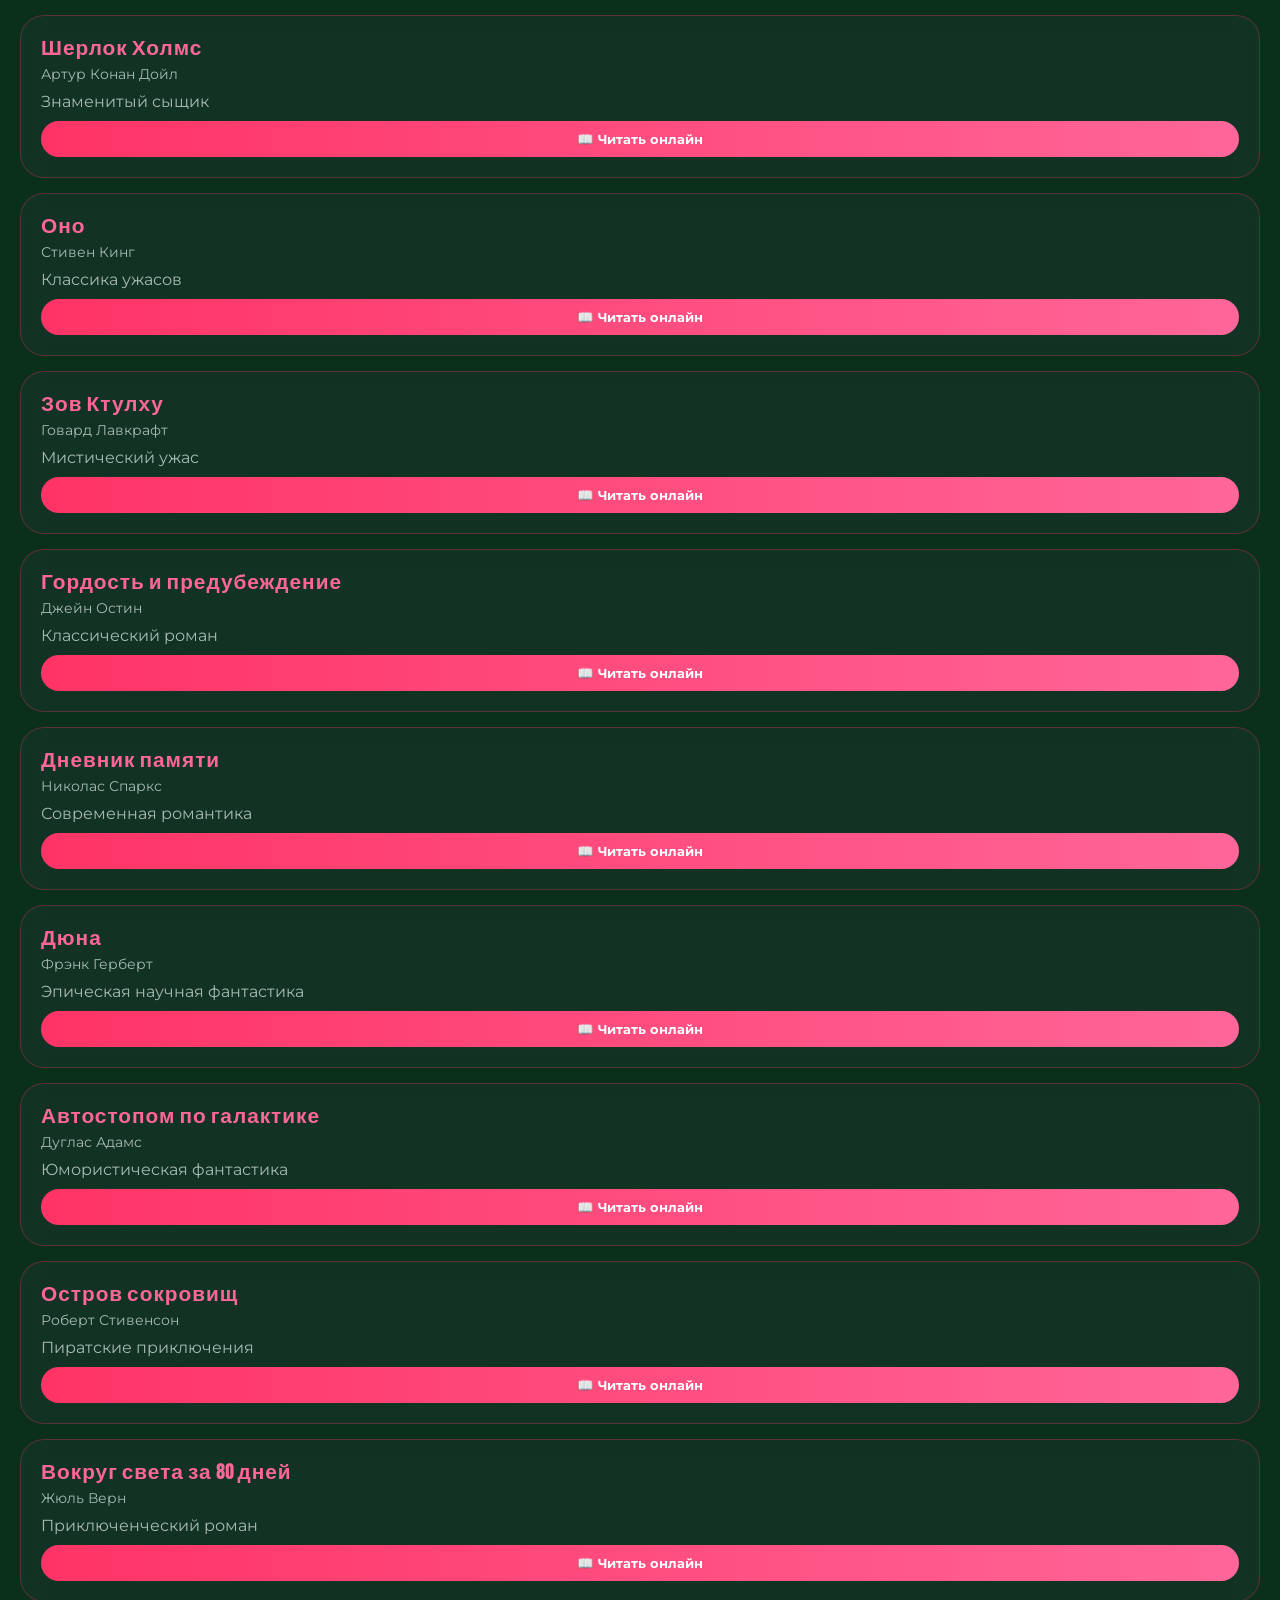
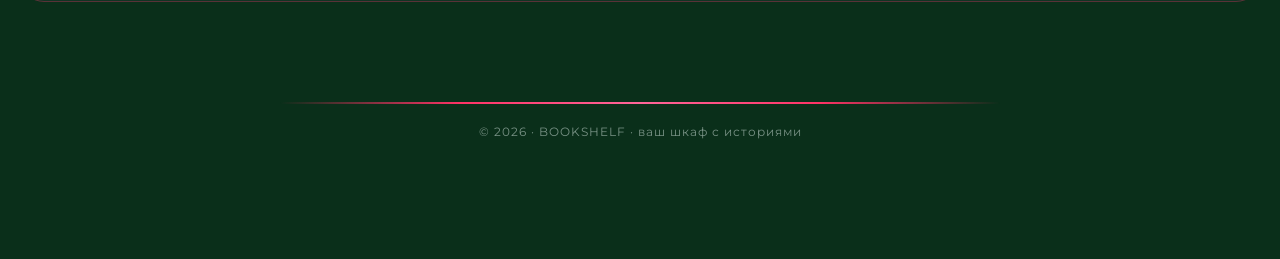
==== commit 1d2ec183: "Update index.html" ====
--- a/index.html
+++ b/index.html
@@ -191,40 +191,40 @@
         <button class="tab-btn" data-tab="buy">🛒 Купить</button>
         <button class="tab-btn" data-tab="support">☕ Поддержка</button>
     </div>
-
-    <!-- ========== ВКЛАДКА ЧИТАТЬ ========== -->
-    <div id="read" class="tab-content active">
-        <div class="buy-controls">
-            <div class="filters-group">
-                <button class="genre-btn active" id="readAllBtn">📚 Все</button>
-                <div class="dropdown">
-                    <button class="genre-btn dropdown-btn" id="readDropdownBtn">📖 Жанры ▼</button>
-                    <div class="dropdown-content" id="readDropdownContent">
-                        <button data-genre="manga">Манга</button>
-                        <button data-genre="ranobe">Ранобэ</button>
-                        <button data-genre="comics">Комиксы</button>
-                        <button data-genre="classic">Классика</button>
-                        <button data-genre="modern">Романы 21 века</button>
-                        <button data-genre="fantasy">Фэнтези</button>
-                        <button data-genre="thriller">Триллер</button>
-                        <button data-genre="dark">Дарк</button>
-                        <button data-genre="detective">Детектив</button>
-                        <button data-genre="horror">Ужасы</button>
-                        <button data-genre="romance">Романтика</button>
-                        <button data-genre="sci-fi">Научная фантастика</button>
-                        <button data-genre="adventure">Приключения</button>
-                    </div>
+<!-- ========== ВКЛАДКА ЧИТАТЬ ========== -->
+<div id="read" class="tab-content active">
+    <div class="buy-controls">
+        <div class="filters-group">
+            <button class="genre-btn active" id="readAllBtn">📚 Все</button>
+            <div class="dropdown">
+                <button class="genre-btn dropdown-btn" id="readDropdownBtn">📖 Жанры ▼</button>
+                <div class="dropdown-content" id="readDropdownContent">
+                    <button data-genre="manga">Манга</button>
+                    <button data-genre="ranobe">Ранобэ</button>
+                    <button data-genre="comics">Комиксы</button>
+                    <button data-genre="classic">Классика</button>
+                    <button data-genre="modern">Романы 21 века</button>
+                    <button data-genre="fantasy">Фэнтези</button>
+                    <button data-genre="thriller">Триллер</button>
+                    <button data-genre="dark">Дарк</button>
+                    <button data-genre="detective">Детектив</button>
+                    <button data-genre="horror">Ужасы</button>
+                    <button data-genre="romance">Романтика</button>
+                    <button data-genre="sci-fi">Научная фантастика</button>
+                    <button data-genre="adventure">Приключения</button>
                 </div>
             </div>
         </div>
-        <div class="premium-line"></div>
-          <!-- ========== поиск  ========== -->
-        <div class="search-box" style="margin-bottom: 15px;">
-    <input type="text" id="readSearchInput" placeholder="🔍 Поиск по названию" autocomplete="off">
-    <button id="readSearchClearBtn" class="search-clear" style="display: none;">✖</button>
+        <!-- Поле поиска справа -->
+        <div class="search-box">
+            <input type="text" id="readSearchInput" placeholder="🔍 Поиск по названию" autocomplete="off">
+            <button id="readSearchClearBtn" class="search-clear" style="display: none;">✖</button>
+        </div>
+    </div>
+    <div class="premium-line"></div>
+    <div id="read-books-list"></div>
 </div>
-        <div id="read-books-list"></div>
-    </div>
+    
 
     <!-- ========== ВКЛАДКА ПРОДАТЬ ========== -->
     <div id="sell" class="tab-content">
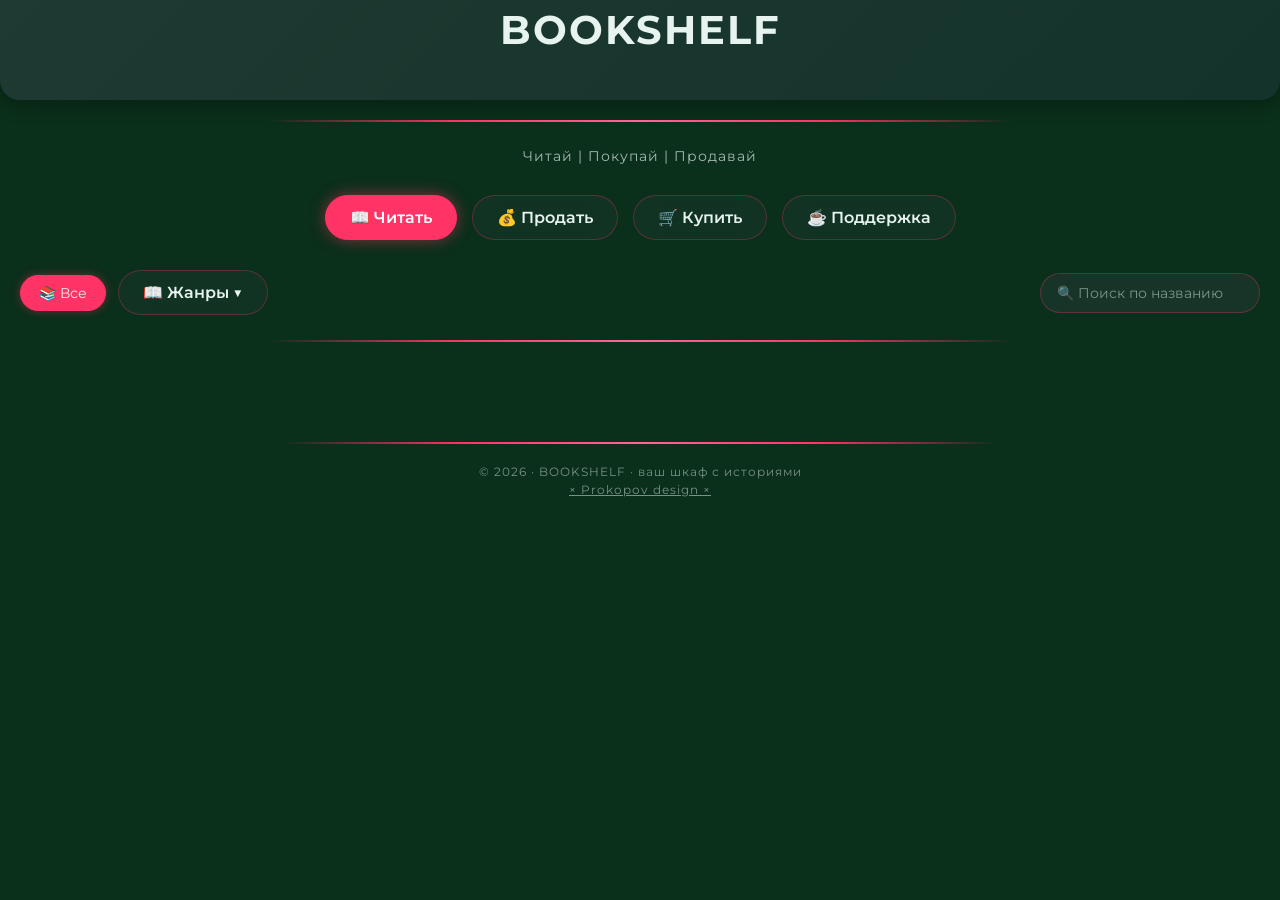
==== commit 8d02213d: "Update index.html" ====
--- a/index.html
+++ b/index.html
@@ -359,6 +359,7 @@
     <footer class="footer">
         <div class="footer-line"></div>
         <p class="copyright">© 2026 · BOOKSHELF · ваш шкаф с историями</p>
+         <a href="https://t.me/Prokopov13" target="_blank" class="copyright">× Prokopov design ×</a>
     </footer>
 
     <script src="script.js"></script>
--- a/style.css
+++ b/style.css
@@ -659,4 +659,25 @@
         max-width: 280px;
     }
 }
-
+.volumes-container {
+    display: flex;
+    flex-wrap: wrap;
+    gap: 8px;
+    margin: 10px 0;
+}
+.volume-btn {
+    background: rgba(30, 58, 50, 0.4);
+    border: 1px solid rgba(255, 51, 102, 0.3);
+    padding: 6px 12px;
+    border-radius: 20px;
+    color: #e6f3ef;
+    cursor: pointer;
+    font-size: 12px;
+}
+.volume-btn:hover {
+    background: #ff3366;
+    border-color: #ff3366;
+}
+.series-card {
+    background: rgba(30, 58, 50, 0.5);
+}
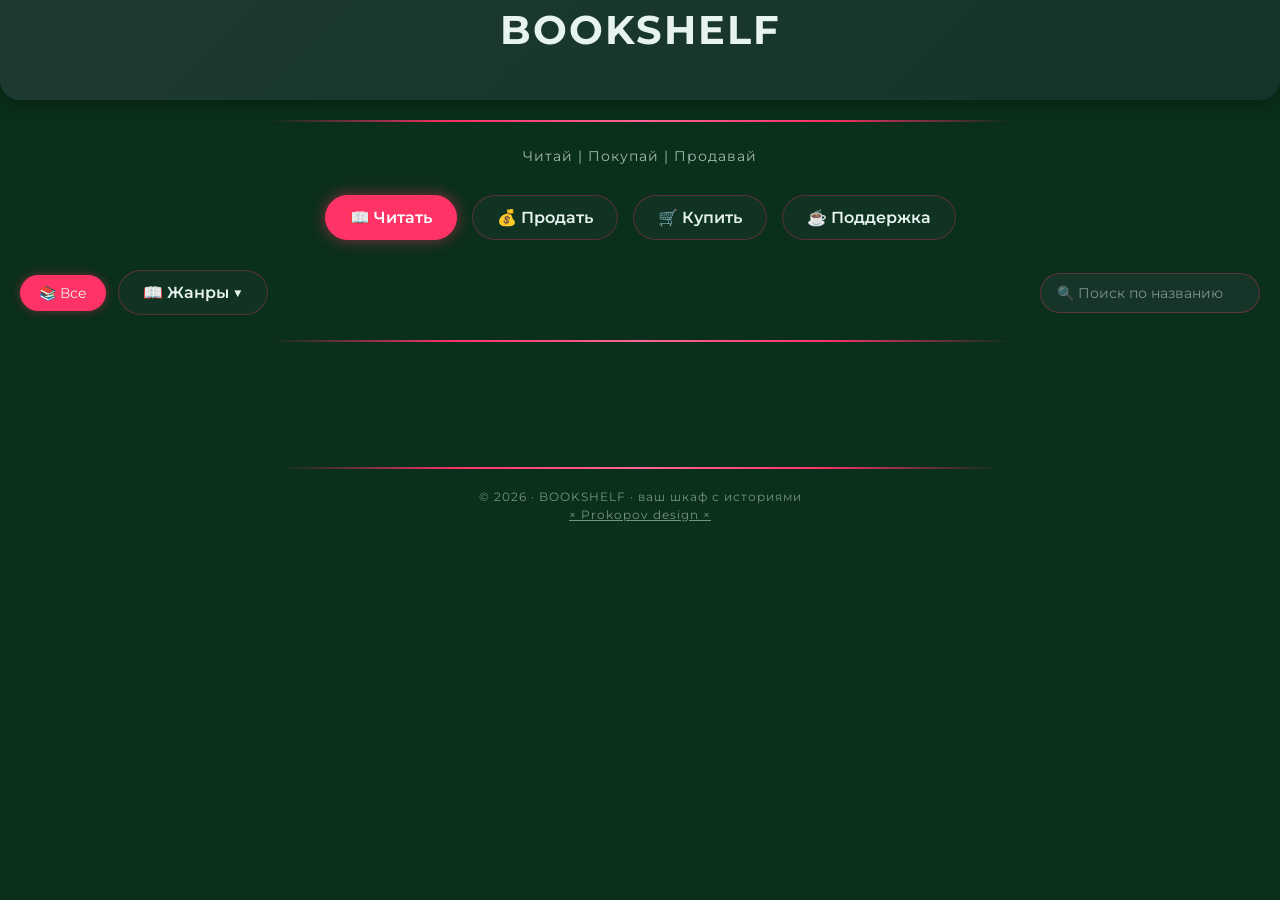
==== commit b4901139: "Update index.html" ====
--- a/index.html
+++ b/index.html
@@ -10,6 +10,22 @@
     <title>КНИЖНЫЙ ШКАФ</title>
 </head>
 <body>
+
+<!-- Telegram WebApp инициализация -->
+<script>
+    if (window.Telegram?.WebApp) {
+        // Устанавливаем цвет хедера в цвет вашего сайта
+        window.Telegram.WebApp.setHeaderColor('#0a2f1a');
+        // Устанавливаем цвет нижней панели
+        window.Telegram.WebApp.setBottomBarColor('#0a2f1a');
+        // Растягиваем приложение на всю высоту
+        window.Telegram.WebApp.expand();
+        // Разрешаем свайпы для закрытия
+        window.Telegram.WebApp.enableVerticalSwipes();
+        // Делаем основной цвет темы
+        window.Telegram.WebApp.setBackgroundColor('#0a2f1a');
+    }
+</script>
 
 <!-- ========== КРАСИВЫЙ ЛОАДЕР ========== -->
 <style>
@@ -162,7 +178,7 @@
             setTimeout(() => {
                 loader.style.opacity = '0';
                 setTimeout(() => loader.remove(), 500);
-            }, 800);
+            }, 2000);
         }
     });
     
--- a/style.css
+++ b/style.css
@@ -234,6 +234,7 @@
         margin-top: 8px;
     }
 }
+
 /* ========== ПАНЕЛЬ УПРАВЛЕНИЯ ========== */
 .buy-controls {
     display: flex;
@@ -659,13 +660,42 @@
         max-width: 280px;
     }
 }
-.volumes-container {
+
+/* ========== СТИЛИ ДЛЯ ОБЛОЖЕК И ТОМОВ (ТОЛЬКО ВКЛАДКА "ЧИТАТЬ") ========== */
+#read-books-list .book-card {
+    display: flex;
+    gap: 15px;
+    align-items: flex-start;
+}
+#read-books-list .book-cover {
+    flex-shrink: 0;
+    width: 80px;
+    height: 120px;
+    background: rgba(0,0,0,0.2);
+    border-radius: 8px;
+    overflow: hidden;
+    display: flex;
+    align-items: center;
+    justify-content: center;
+}
+#read-books-list .cover-image {
+    width: 100%;
+    height: 100%;
+    object-fit: cover;
+}
+#read-books-list .cover-placeholder {
+    font-size: 40px;
+}
+#read-books-list .book-info {
+    flex: 1;
+}
+#read-books-list .volumes-container {
     display: flex;
     flex-wrap: wrap;
     gap: 8px;
     margin: 10px 0;
 }
-.volume-btn {
+#read-books-list .volume-btn {
     background: rgba(30, 58, 50, 0.4);
     border: 1px solid rgba(255, 51, 102, 0.3);
     padding: 6px 12px;
@@ -674,10 +704,37 @@
     cursor: pointer;
     font-size: 12px;
 }
-.volume-btn:hover {
+#read-books-list .volume-btn:hover {
     background: #ff3366;
     border-color: #ff3366;
 }
-.series-card {
+#read-books-list .series-card {
     background: rgba(30, 58, 50, 0.5);
 }
+
+/* Сетка для планшетов и десктопов */
+@media (min-width: 600px) and (max-width: 1024px) {
+    #read-books-list, #buy-books-list {
+        display: grid;
+        grid-template-columns: repeat(2, 1fr);
+        gap: 15px;
+    }
+    .book-card {
+        margin-bottom: 0;
+    }
+}
+@media (min-width: 1024px) {
+    #read-books-list, #buy-books-list {
+        display: grid;
+        grid-template-columns: repeat(3, 1fr);
+        gap: 20px;
+    }
+    .book-card {
+        margin-bottom: 0;
+    }
+}
+@media (max-width: 600px) {
+    #read-books-list, #buy-books-list {
+        display: block;
+    }
+}
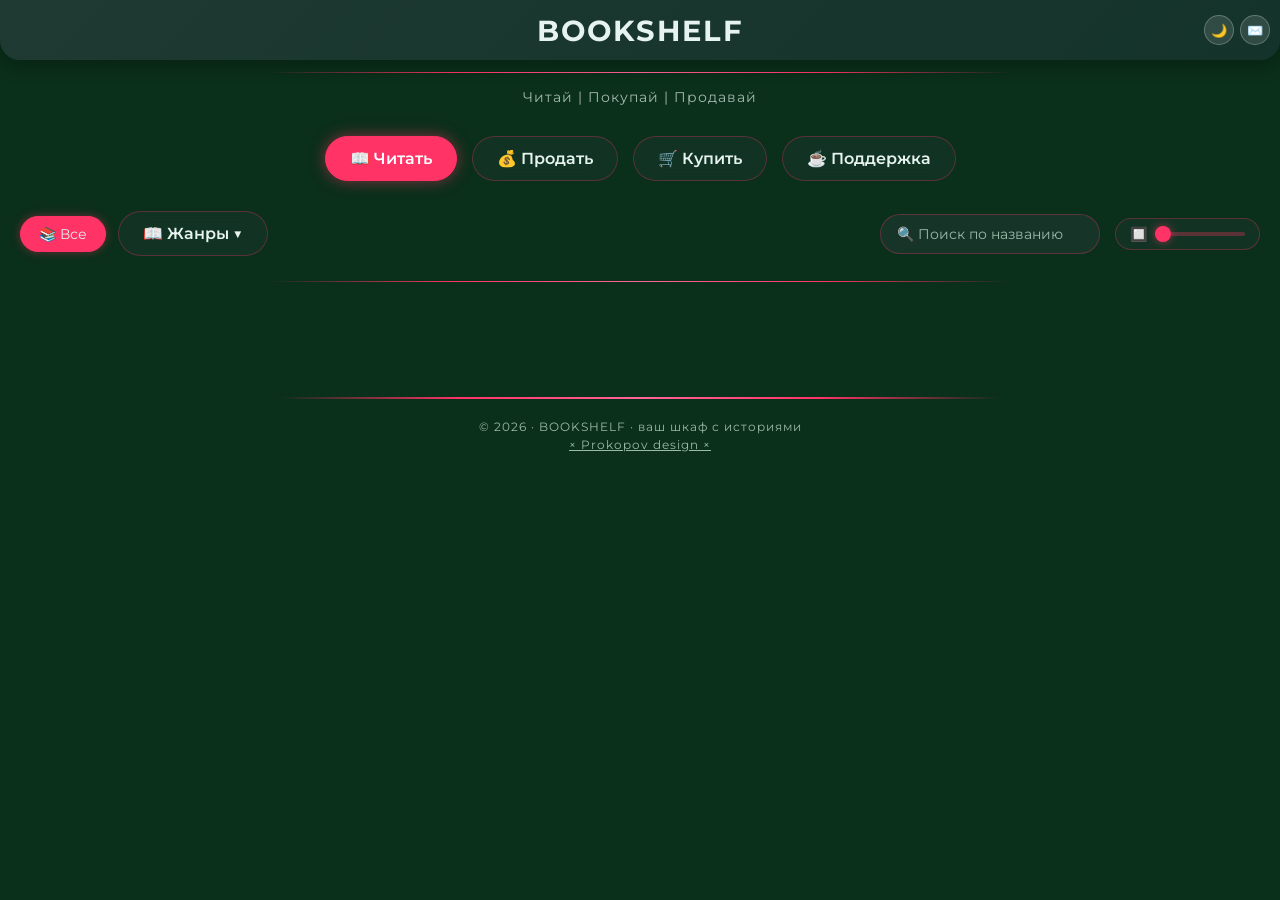
==== commit d9ffa8b2: "Add files via upload" ====
--- a/index.html
+++ b/index.html
@@ -1,176 +1,12 @@
-<!DOCTYPE html>
-<html lang="ru">
-<head>
-    <meta charset="UTF-8">
-    <meta name="viewport" content="width=device-width, initial-scale=1.0">
-    <script src="https://telegram.org/js/telegram-web-app.js"></script>
-    <link href="https://fonts.googleapis.com/css2?family=Montserrat:wght@300;400;500;600;700;800&display=swap" rel="stylesheet">
-    <link href="https://fonts.googleapis.com/css2?family=Bebas+Neue&display=swap" rel="stylesheet">
-    <link rel="stylesheet" href="style.css">
-    <title>КНИЖНЫЙ ШКАФ</title>
-</head>
-<body>
-
-<!-- Telegram WebApp инициализация -->
-<script>
-    if (window.Telegram?.WebApp) {
-        // Устанавливаем цвет хедера в цвет вашего сайта
+<!doctypehtml><html lang=ru><meta charset=UTF-8><meta content="width=device-width,initial-scale=1"name=viewport><script src=https://telegram.org/js/telegram-web-app.js></script><link href="https://fonts.googleapis.com/css2?family=Montserrat:wght@300;400;500;600;700;800&display=swap"rel=stylesheet><link href="https://fonts.googleapis.com/css2?family=Bebas+Neue&display=swap"rel=stylesheet><link href=style.css rel=stylesheet><title>КНИЖНЫЙ ШКАФ</title><body><script>if (window.Telegram?.WebApp) {
         window.Telegram.WebApp.setHeaderColor('#0a2f1a');
-        // Устанавливаем цвет нижней панели
         window.Telegram.WebApp.setBottomBarColor('#0a2f1a');
-        // Растягиваем приложение на всю высоту
         window.Telegram.WebApp.expand();
-        // Разрешаем свайпы для закрытия
         window.Telegram.WebApp.enableVerticalSwipes();
-        // Делаем основной цвет темы
         window.Telegram.WebApp.setBackgroundColor('#0a2f1a');
-    }
-</script>
-
-<!-- ========== КРАСИВЫЙ ЛОАДЕР ========== -->
-<style>
-    .render-loading {
-        display: none !important;
-    }
-    
-    .bookshelf-loader {
-        position: fixed;
-        top: 0;
-        left: 0;
-        width: 100%;
-        height: 100%;
-        background: linear-gradient(135deg, #0a2f1a 0%, #0f3d24 100%);
-        display: flex;
-        justify-content: center;
-        align-items: center;
-        z-index: 10000;
-        flex-direction: column;
-        gap: 25px;
-        transition: opacity 0.5s ease;
-    }
-    
-    .loader-animation {
-        display: flex;
-        gap: 15px;
-        align-items: center;
-        justify-content: center;
-    }
-    
-    .loader-book {
-        font-size: 4rem;
-        animation: bookFloat 1.2s ease-in-out infinite;
-        filter: drop-shadow(0 0 10px rgba(255, 51, 102, 0.5));
-    }
-    
-    .loader-book:nth-child(1) { animation-delay: 0s; }
-    .loader-book:nth-child(2) { animation-delay: 0.2s; }
-    .loader-book:nth-child(3) { animation-delay: 0.4s; }
-    
-    @keyframes bookFloat {
-        0%, 100% {
-            transform: translateY(0) scale(1);
-            opacity: 0.6;
-        }
-        50% {
-            transform: translateY(-25px) scale(1.1);
-            opacity: 1;
-            filter: drop-shadow(0 0 20px #ff3366);
-        }
-    }
-    
-    .loader-title {
-        font-family: 'Bebas Neue', 'Montserrat', sans-serif;
-        font-size: 2.5rem;
-        letter-spacing: 4px;
-        background: linear-gradient(90deg, #ff6699, #ff3366, #ff6699);
-        -webkit-background-clip: text;
-        background-clip: text;
-        color: transparent;
-        animation: titlePulse 1.5s ease infinite;
-    }
-    
-    @keyframes titlePulse {
-        0%, 100% { opacity: 0.7; letter-spacing: 4px; }
-        50% { opacity: 1; letter-spacing: 6px; }
-    }
-    
-    .loader-subtitle {
-        color: #99bba8;
-        font-family: 'Montserrat', sans-serif;
-        font-size: 0.8rem;
-        letter-spacing: 2px;
-        display: flex;
-        gap: 5px;
-    }
-    
-    .loader-dot {
-        animation: dotPulse 1.4s ease infinite;
-    }
-    .loader-dot:nth-child(1) { animation-delay: 0s; }
-    .loader-dot:nth-child(2) { animation-delay: 0.2s; }
-    .loader-dot:nth-child(3) { animation-delay: 0.4s; }
-    
-    @keyframes dotPulse {
-        0%, 100% { opacity: 0.3; }
-        50% { opacity: 1; }
-    }
-    
-    .loader-progress {
-        width: 200px;
-        height: 2px;
-        background: rgba(255, 51, 102, 0.3);
-        border-radius: 2px;
-        overflow: hidden;
-        margin-top: 10px;
-    }
-    
-    .loader-progress-bar {
-        width: 0%;
-        height: 100%;
-        background: linear-gradient(90deg, #ff6699, #ff3366);
-        animation: progressBar 1.2s ease infinite;
-        border-radius: 2px;
-    }
-    
-    @keyframes progressBar {
-        0% { width: 0%; }
-        50% { width: 70%; }
-        100% { width: 100%; }
-    }
-    
-    body {
-        opacity: 0;
-        transition: opacity 0.5s ease;
-    }
-    
-    body.loaded {
-        opacity: 1;
-    }
-</style>
-
-<div class="bookshelf-loader" id="bookshelfLoader">
-    <div class="loader-animation">
-        <span class="loader-book">📚</span>
-        <span class="loader-book">📖</span>
-        <span class="loader-book">📘</span>
-    </div>
-    <div class="loader-title">BOOKSHELF</div>
-    <div class="loader-subtitle">
-        <span>загрузка</span>
-        <span class="loader-dot">.</span>
-        <span class="loader-dot">.</span>
-        <span class="loader-dot">.</span>
-    </div>
-    <div class="loader-progress">
-        <div class="loader-progress-bar"></div>
-    </div>
-</div>
-
-<script>
-    const style = document.createElement('style');
+    }</script><style>.render-loading{display:none!important}.bookshelf-loader{position:fixed;top:0;left:0;width:100%;height:100%;background:linear-gradient(135deg,#0a2f1a 0,#0f3d24 100%);display:flex;justify-content:center;align-items:center;z-index:10000;flex-direction:column;gap:25px;transition:opacity .5s ease}.loader-animation{display:flex;gap:15px;align-items:center;justify-content:center}.loader-book{font-size:4rem;animation:bookFloat 1.2s ease-in-out infinite;filter:drop-shadow(0 0 10px rgba(255, 51, 102, .5))}.loader-book:nth-child(1){animation-delay:0s}.loader-book:nth-child(2){animation-delay:.2s}.loader-book:nth-child(3){animation-delay:.4s}@keyframes bookFloat{0%,100%{transform:translateY(0) scale(1);opacity:.6}50%{transform:translateY(-25px) scale(1.1);opacity:1;filter:drop-shadow(0 0 20px #f36)}}.loader-title{font-family:'Bebas Neue',Montserrat,sans-serif;font-size:2.5rem;letter-spacing:4px;background:linear-gradient(90deg,#f69,#f36,#f69);-webkit-background-clip:text;background-clip:text;color:transparent;animation:titlePulse 1.5s ease infinite}@keyframes titlePulse{0%,100%{opacity:.7;letter-spacing:4px}50%{opacity:1;letter-spacing:6px}}.loader-subtitle{color:#99bba8;font-family:Montserrat,sans-serif;font-size:.8rem;letter-spacing:2px;display:flex;gap:5px}.loader-dot{animation:dotPulse 1.4s ease infinite}.loader-dot:nth-child(1){animation-delay:0s}.loader-dot:nth-child(2){animation-delay:.2s}.loader-dot:nth-child(3){animation-delay:.4s}@keyframes dotPulse{0%,100%{opacity:.3}50%{opacity:1}}.loader-progress{width:200px;height:2px;background:rgba(255,51,102,.3);border-radius:2px;overflow:hidden;margin-top:10px}.loader-progress-bar{width:0%;height:100%;background:linear-gradient(90deg,#f69,#f36);animation:progressBar 1.2s ease infinite;border-radius:2px}@keyframes progressBar{0%{width:0%}50%{width:70%}100%{width:100%}}body{opacity:0;transition:opacity .5s ease}body.loaded{opacity:1}</style><div class=bookshelf-loader id=bookshelfLoader><div class=loader-animation><span class=loader-book>📚</span> <span class=loader-book>📖</span> <span class=loader-book>📘</span></div><div class=loader-title>BOOKSHELF</div><div class=loader-subtitle><span>загрузка</span> <span class=loader-dot>.</span> <span class=loader-dot>.</span> <span class=loader-dot>.</span></div><div class=loader-progress><div class=loader-progress-bar></div></div></div><script>const style = document.createElement('style');
     style.textContent = '.render-loading, #loading, .loading { display: none !important; }';
     document.head.appendChild(style);
-    
     window.addEventListener('load', () => {
         document.body.classList.add('loaded');
         const loader = document.getElementById('bookshelfLoader');
@@ -178,10 +14,9 @@
             setTimeout(() => {
                 loader.style.opacity = '0';
                 setTimeout(() => loader.remove(), 500);
-            }, 2000);
+            }, 800);
         }
     });
-    
     setTimeout(() => {
         if (document.body.classList.contains('loaded')) {
             const loader = document.getElementById('bookshelfLoader');
@@ -190,194 +25,4 @@
                 setTimeout(() => loader.remove(), 500);
             }
         }
-    }, 500);
-</script>
-<!-- ========== КОНЕЦ ЛОАДЕРА ========== -->
-
-    <header class="premium-header">
-        <h1 class="glow-title" id="typing-title"></h1>
-    </header>
-    <div class="premium-line"></div>
-
-    <p class="subtitle">Читай | Покупай | Продавай</p>
-
-    <div class="tabs">
-        <button class="tab-btn active" data-tab="read">📖 Читать</button>
-        <button class="tab-btn" data-tab="sell">💰 Продать</button>
-        <button class="tab-btn" data-tab="buy">🛒 Купить</button>
-        <button class="tab-btn" data-tab="support">☕ Поддержка</button>
-    </div>
-<!-- ========== ВКЛАДКА ЧИТАТЬ ========== -->
-<div id="read" class="tab-content active">
-    <div class="buy-controls">
-        <div class="filters-group">
-            <button class="genre-btn active" id="readAllBtn">📚 Все</button>
-            <div class="dropdown">
-                <button class="genre-btn dropdown-btn" id="readDropdownBtn">📖 Жанры ▼</button>
-                <div class="dropdown-content" id="readDropdownContent">
-                    <button data-genre="manga">Манга</button>
-                    <button data-genre="ranobe">Ранобэ</button>
-                    <button data-genre="comics">Комиксы</button>
-                    <button data-genre="classic">Классика</button>
-                    <button data-genre="modern">Романы 21 века</button>
-                    <button data-genre="fantasy">Фэнтези</button>
-                    <button data-genre="thriller">Триллер</button>
-                    <button data-genre="dark">Дарк</button>
-                    <button data-genre="detective">Детектив</button>
-                    <button data-genre="horror">Ужасы</button>
-                    <button data-genre="romance">Романтика</button>
-                    <button data-genre="sci-fi">Научная фантастика</button>
-                    <button data-genre="adventure">Приключения</button>
-                </div>
-            </div>
-        </div>
-        <!-- Поле поиска справа -->
-        <div class="search-box">
-            <input type="text" id="readSearchInput" placeholder="🔍 Поиск по названию" autocomplete="off">
-            <button id="readSearchClearBtn" class="search-clear" style="display: none;">✖</button>
-        </div>
-    </div>
-    <div class="premium-line"></div>
-    <div id="read-books-list"></div>
-</div>
-    
-
-    <!-- ========== ВКЛАДКА ПРОДАТЬ ========== -->
-    <div id="sell" class="tab-content">
-        <div class="disclaimer">
-            <strong>⚠️ Правила продажи:</strong><br>
-            • Честное и подробное описание книги<br>
-            • Укажите реальное состояние (отличное / хорошее / с дефектами)<br>
-            • Цена должна быть актуальной и обоснованной<br>
-            • Фото книги предоставляются по запросу покупателя<br>
-            • После продажи удалите объявление самостоятельно (кнопка «Удалить товар»)<br><br>
-            📌 Если есть вопросы — напишите <a href="https://t.me/prokopov13" target="_blank" style="color: #ff99bb; text-decoration: none;">@prokopov13</a>
-        </div>
-
-        <form id="sell-form">
-            <div class="form-group"><label>📚 Название</label><input type="text" id="title" placeholder="Берсерк. Том 1" required></div>
-            <div class="form-group"><label>✍️ Автор</label><input type="text" id="author" placeholder="Кэнтаро Миура" required></div>
-            <div class="form-group"><label>📖 Жанр</label>
-                <select id="genre">
-                    <option>Манга</option>
-                    <option>Ранобэ</option>
-                    <option>Комиксы</option>
-                    <option>Классика</option>
-                    <option>Роман 21 века</option>
-                    <option>Другое</option>
-                </select>
-            </div>
-            <div class="form-group"><label>📄 Состояние</label>
-                <select id="condition">
-                    <option>отличное</option>
-                    <option>хорошее</option>
-                    <option>удовлетворительное</option>
-                </select>
-            </div>
-            <div class="form-group"><label>💰 Цена (₽)</label><input type="number" id="price" placeholder="500" required></div>
-            <div class="form-group"><label>📱 Ваш Telegram</label><input type="text" id="contact" placeholder="@username" required></div>
-            <button type="submit" class="submit-btn">📤 Отправить объявление</button>
-        </form>
-    </div>
-
-    <!-- ========== ВКЛАДКА КУПИТЬ ========== -->
-    <div id="buy" class="tab-content">
-        <div class="disclaimer">⚠️ Площадка сводит покупателя и продавца. Мы не отвечаем за сделки. Фото и детали уточняйте у продавца.</div>
-        
-        <div class="buy-controls">
-            <div class="filters-group">
-                <button class="genre-btn active" id="buyAllBtn">📚 Все</button>
-                <div class="dropdown">
-                    <button class="genre-btn dropdown-btn" id="buyDropdownBtn">📖 Жанры ▼</button>
-                    <div class="dropdown-content" id="buyDropdownContent">
-                        <button data-buy-genre="манга">Манга</button>
-                        <button data-buy-genre="ранобэ">Ранобэ</button>
-                        <button data-buy-genre="комиксы">Комиксы</button>
-                        <button data-buy-genre="классика">Классика</button>
-                        <button data-buy-genre="роман21">Романы 21 века</button>
-                        <button data-buy-genre="фэнтези">Фэнтези</button>
-                        <button data-buy-genre="триллер">Триллер</button>
-                        <button data-buy-genre="дарк">Дарк</button>
-                        <button data-buy-genre="детектив">Детектив</button>
-                        <button data-buy-genre="ужасы">Ужасы</button>
-                        <button data-buy-genre="романтика">Романтика</button>
-                        <button data-buy-genre="sci-fi">Научная фантастика</button>
-                        <button data-buy-genre="приключения">Приключения</button>
-                    </div>
-                </div>
-            </div>
-            
-            <div class="search-box">
-                <input type="text" id="searchInput" placeholder="🔍 Поиск по названию" autocomplete="off">
-                <button id="searchClearBtn" class="search-clear" style="display: none;">✖</button>
-            </div>
-        </div>
-        <div class="premium-line"></div>
-        <div id="buy-books-list"></div>
-    </div>
-
-    <!-- ========== ВКЛАДКА ПОДДЕРЖКА ========== -->
-    <div id="support" class="tab-content">
-        <div class="support-card">
-            <div class="support-icon">☕</div>
-            <h3>Поддержать проект</h3>
-            <p>Если вам нравится BOOKSHELF — вы можете поддержать наше развитие</p>
-            <div style="display: flex; justify-content: center;">
-                <a href="https://www.donationalerts.com/r/bygaijin" target="_blank" class="donate-link-square">Поддержать →</a>
-            </div>
-        </div>
-    </div>
-
-    <!-- Модальные окна -->
-    <div id="reviewModal" class="modal">
-        <div class="modal-content">
-            <span class="modal-close" onclick="closeReviewModal()">&times;</span>
-            <h3>✍️ Оставить отзыв</h3>
-            <p id="modalBookTitle"></p>
-            <input type="hidden" id="modalBookId">
-            <div class="form-group">
-                <label>⭐ Оценка</label>
-                <select id="reviewRating">
-                    <option value="5">★★★★★ (5)</option>
-                    <option value="4">★★★★☆ (4)</option>
-                    <option value="3">★★★☆☆ (3)</option>
-                    <option value="2">★★☆☆☆ (2)</option>
-                    <option value="1">★☆☆☆☆ (1)</option>
-                </select>
-            </div>
-            <div class="form-group">
-                <label>📝 Текст отзыва</label>
-                <textarea id="reviewText" rows="3" placeholder="Поделитесь впечатлениями..."></textarea>
-            </div>
-            <button class="submit-btn" onclick="submitReview()">📤 Отправить отзыв</button>
-        </div>
-    </div>
-
-    <div id="editReviewModal" class="modal">
-        <div class="modal-content">
-            <span class="modal-close" onclick="closeEditReviewModal()">&times;</span>
-            <h3>✏️ Редактировать отзыв</h3>
-            <input type="hidden" id="editBookId">
-            <input type="hidden" id="editReviewIndex">
-            <div class="form-group">
-                <label>⭐ Оценка</label>
-                <select id="editReviewRating"></select>
-            </div>
-            <div class="form-group">
-                <label>📝 Текст отзыва</label>
-                <textarea id="editReviewText" rows="3"></textarea>
-            </div>
-            <button class="submit-btn" onclick="updateReview()">💾 Сохранить</button>
-            <button class="delete-btn" onclick="deleteReview()">🗑️ Удалить отзыв</button>
-        </div>
-    </div>
-
-    <footer class="footer">
-        <div class="footer-line"></div>
-        <p class="copyright">© 2026 · BOOKSHELF · ваш шкаф с историями</p>
-         <a href="https://t.me/Prokopov13" target="_blank" class="copyright">× Prokopov design ×</a>
-    </footer>
-
-    <script src="script.js"></script>
-</body>
-</html>
+    }, 500);</script><header class=premium-header><h1 class=glow-title id=typing-title></h1><div class=header-actions><button class="icon-btn theme-toggle"id=themeToggle onclick=toggleTheme() title="Переключить тему">🌙</button> <button class="icon-btn mail-btn"onclick='window.location.href="mailto:prokopovwork@mail.ru"'title="Написать на почту">✉️</button></div></header><div class=premium-line></div><p class=subtitle>Читай | Покупай | Продавай<div class=tabs><button class="active tab-btn"data-tab=read>📖 Читать</button> <button class=tab-btn data-tab=sell>💰 Продать</button> <button class=tab-btn data-tab=buy>🛒 Купить</button> <button class=tab-btn data-tab=support>☕ Поддержка</button></div><div class="active tab-content"id=read><div class=buy-controls><div class=filters-group><button class="active genre-btn"id=readAllBtn>📚 Все</button><div class=dropdown><button class="genre-btn dropdown-btn"id=readDropdownBtn>📖 Жанры ▼</button><div class=dropdown-content id=readDropdownContent><button data-genre=manga>Манга</button> <button data-genre=ranobe>Ранобэ</button> <button data-genre=comics>Комиксы</button> <button data-genre=classic>Классика</button> <button data-genre=modern>Романы 21 века</button> <button data-genre=fantasy>Фэнтези</button> <button data-genre=thriller>Триллер</button> <button data-genre=dark>Дарк</button> <button data-genre=detective>Детектив</button> <button data-genre=horror>Ужасы</button> <button data-genre=romance>Романтика</button> <button data-genre=sci-fi>Научная фантастика</button> <button data-genre=adventure>Приключения</button></div></div></div><div class=controls-right><div class=search-box><input id=readSearchInput placeholder="🔍 Поиск по названию"autocomplete=off> <button class=search-clear id=readSearchClearBtn style=display:none>✖</button></div><div class=grid-slider><span class=grid-label>🔲</span> <input id=gridSlider type=range max=4 min=1 step=1 value=1></div></div></div><div class=premium-line></div><div id=read-books-list></div></div><div class=tab-content id=sell><div class=disclaimer><strong>⚠️ Правила продажи:</strong><br>• Честное и подробное описание книги<br>• Укажите реальное состояние (отличное / хорошее / с дефектами)<br>• Цена должна быть актуальной и обоснованной<br>• Фото книги предоставляются по запросу покупателя<br>• После продажи удалите объявление самостоятельно (кнопка «Удалить товар»)<br><br>📌 Если есть вопросы — напишите <a href=https://t.me/prokopov13 target=_blank style=color:#f9b;text-decoration:none>@prokopov13</a></div><form id=sell-form><div class=form-group><label>📚 Название</label><input id=title placeholder="Берсерк. Том 1"required></div><div class=form-group><label>✍️ Автор</label><input id=author placeholder="Кэнтаро Миура"required></div><div class=form-group><label>📖 Жанр</label> <select id=genre><option>Манга<option>Ранобэ<option>Комиксы<option>Классика<option>Роман 21 века<option>Другое</select></div><div class=form-group><label>📄 Состояние</label> <select id=condition><option>отличное<option>хорошее<option>удовлетворительное</select></div><div class=form-group><label>💰 Цена (₽)</label><input id=price placeholder=500 required type=number></div><div class=form-group><label>📱 Ваш Telegram</label><input id=contact placeholder=@username required></div><button class=submit-btn type=submit>📤 Отправить объявление</button></form></div><div class=tab-content id=buy><div class=disclaimer>⚠️ Площадка сводит покупателя и продавца. Мы не отвечаем за сделки. Фото и детали уточняйте у продавца.</div><div class=buy-controls><div class=filters-group><button class="active genre-btn"id=buyAllBtn>📚 Все</button><div class=dropdown><button class="genre-btn dropdown-btn"id=buyDropdownBtn>📖 Жанры ▼</button><div class=dropdown-content id=buyDropdownContent><button data-buy-genre=манга>Манга</button> <button data-buy-genre=ранобэ>Ранобэ</button> <button data-buy-genre=комиксы>Комиксы</button> <button data-buy-genre=классика>Классика</button> <button data-buy-genre=роман21>Романы 21 века</button> <button data-buy-genre=фэнтези>Фэнтези</button> <button data-buy-genre=триллер>Триллер</button> <button data-buy-genre=дарк>Дарк</button> <button data-buy-genre=детектив>Детектив</button> <button data-buy-genre=ужасы>Ужасы</button> <button data-buy-genre=романтика>Романтика</button> <button data-buy-genre=sci-fi>Научная фантастика</button> <button data-buy-genre=приключения>Приключения</button></div></div></div><div class=search-box><input id=searchInput placeholder="🔍 Поиск по названию"autocomplete=off> <button class=search-clear id=searchClearBtn style=display:none>✖</button></div></div><div class=premium-line></div><div id=buy-books-list></div></div><div class=tab-content id=support><div class=support-card><div class=support-icon>☕</div><h3>Поддержать проект</h3><p>Если вам нравится BOOKSHELF — вы можете поддержать наше развитие<div style=display:flex;justify-content:center><a href=https://www.donationalerts.com/r/bygaijin target=_blank class=donate-link-square>Поддержать →</a></div></div></div><div class=modal id=reviewModal><div class=modal-content><span class=modal-close onclick=closeReviewModal()>×</span><h3>✍️ Оставить отзыв</h3><p id=modalBookTitle></p><input id=modalBookId type=hidden><div class=form-group><label>⭐ Оценка</label> <select id=reviewRating><option value=5>★★★★★ (5)<option value=4>★★★★☆ (4)<option value=3>★★★☆☆ (3)<option value=2>★★☆☆☆ (2)<option value=1>★☆☆☆☆ (1)</select></div><div class=form-group><label>📝 Текст отзыва</label> <textarea id=reviewText rows=3 placeholder="Поделитесь впечатлениями..."></textarea></div><button class=submit-btn onclick=submitReview()>📤 Отправить отзыв</button></div></div><div class=modal id=editReviewModal><div class=modal-content><span class=modal-close onclick=closeEditReviewModal()>×</span><h3>✏️ Редактировать отзыв</h3><input id=editBookId type=hidden> <input id=editReviewIndex type=hidden><div class=form-group><label>⭐ Оценка</label> <select id=editReviewRating></select></div><div class=form-group><label>📝 Текст отзыва</label> <textarea id=editReviewText rows=3></textarea></div><button class=submit-btn onclick=updateReview()>💾 Сохранить</button> <button class=delete-btn onclick=deleteReview()>🗑️ Удалить отзыв</button></div></div><footer class=footer><div class=footer-line></div><p class=copyright>© 2026 · BOOKSHELF · ваш шкаф с историями</p><a href=https://t.me/Prokopov13 target=_blank class=copyright>× Prokopov design ×</a></footer><script src=script.js></script>
